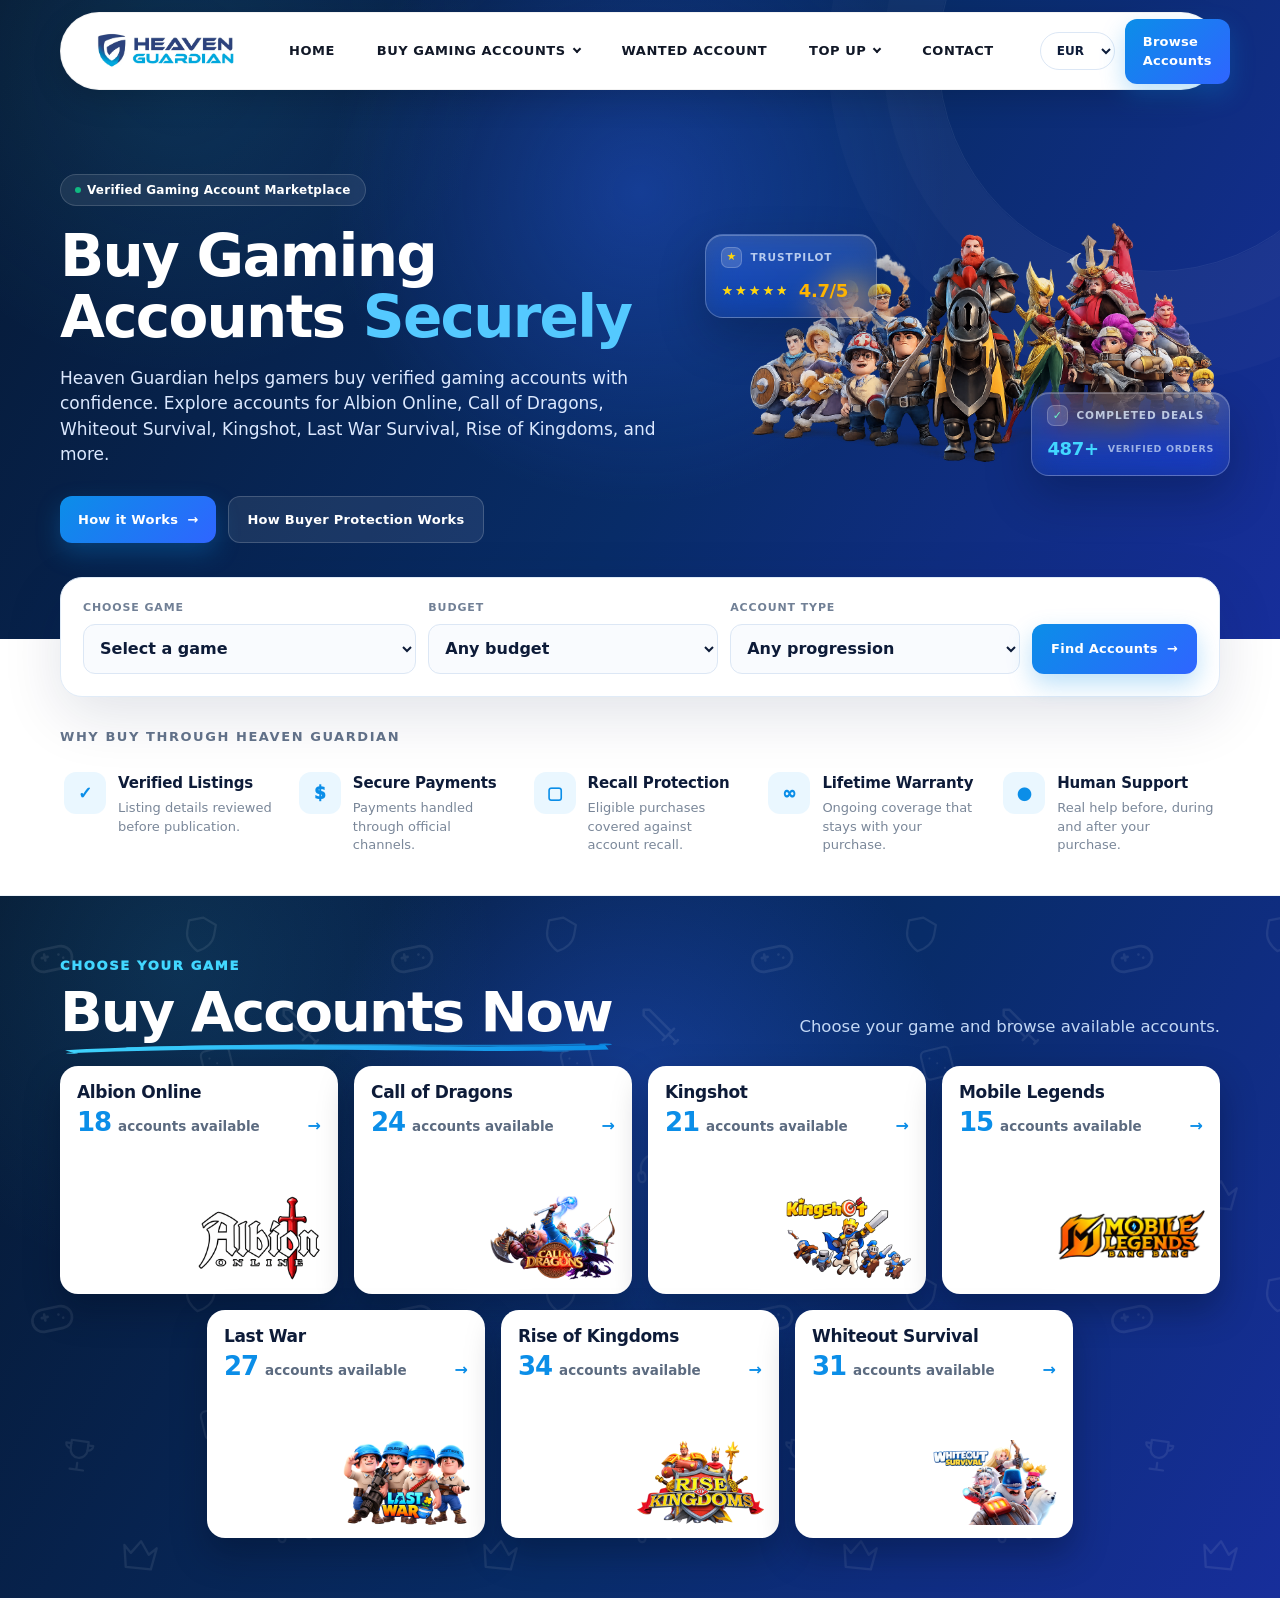
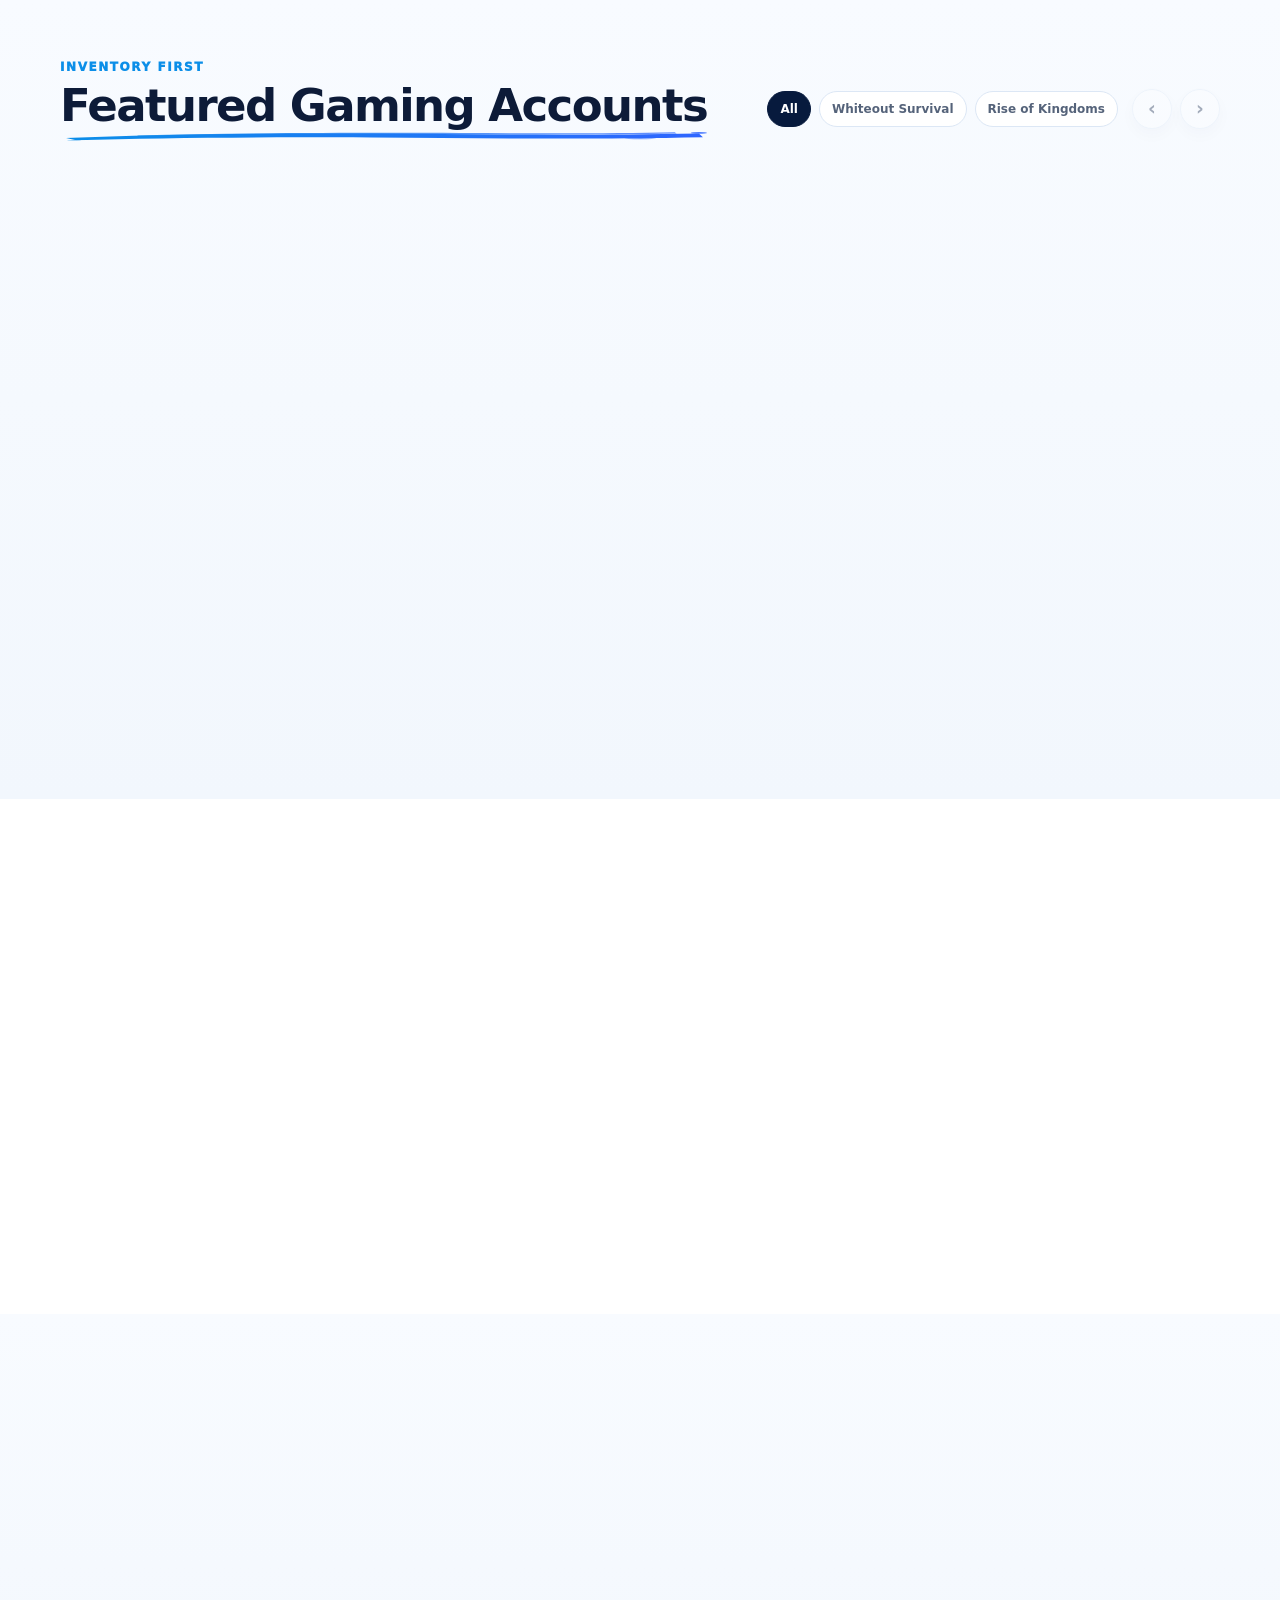
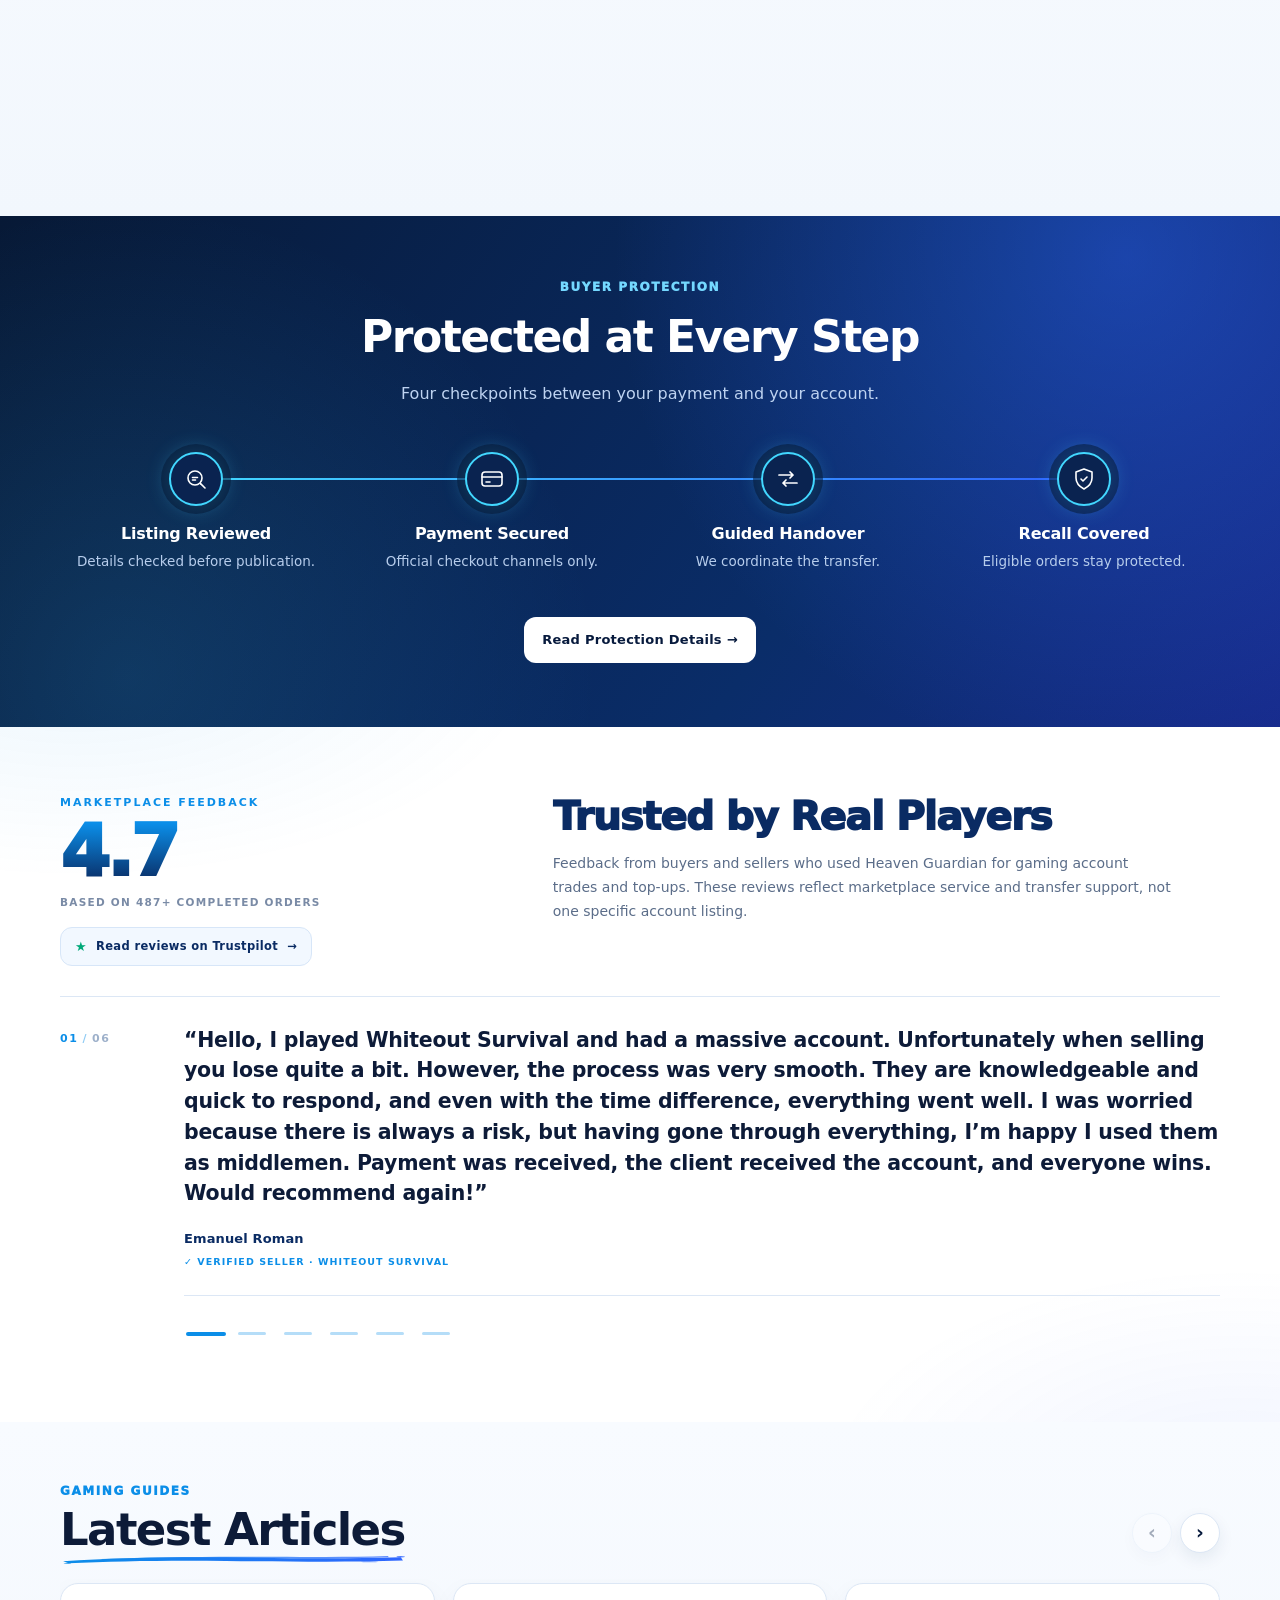
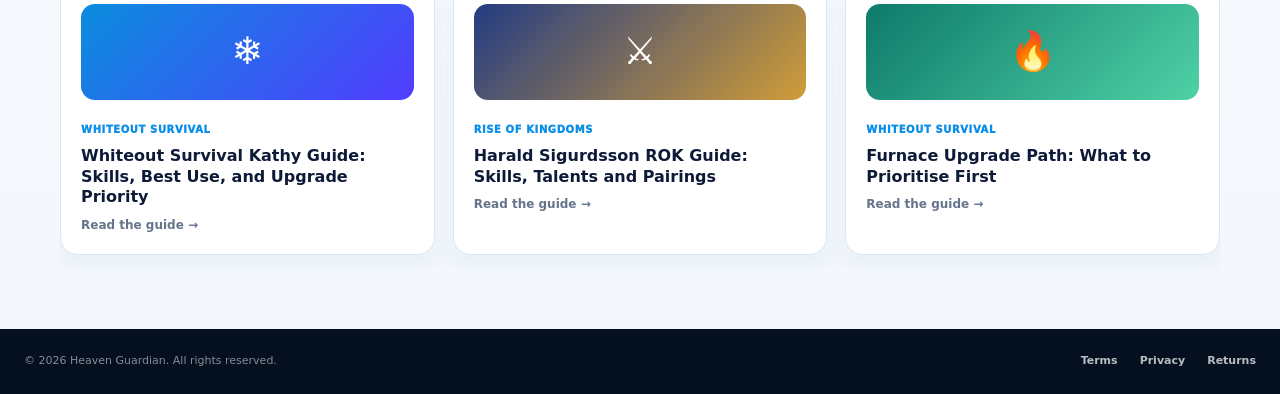
==== index.html @ df4ac7ed "Initial Heaven Guardian website" ====
<!doctype html>
<html lang="en">
  <head>
    <meta charset="utf-8" />
    <meta
      name="viewport"
      content="width=device-width,initial-scale=1,maximum-scale=1,minimum-scale=1,user-scalable=no,viewport-fit=cover"
    />
    <title>Buy Gaming Accounts Securely | Heaven Guardian</title>
    <meta
      name="description"
      content="Buy verified gaming accounts securely for Albion Online, Call of Dragons, Whiteout Survival, Kingshot, Last War, Rise of Kingdoms, and more."
    />
    <link rel="stylesheet" href="assets/css/pages/home.css" />
    <script src="assets/js/shared/site-init.js"></script>
    <script src="assets/js/pages/home.js" defer></script>
  
<link rel="stylesheet" href="assets/css/shared/site-header.css">
<link rel="stylesheet" href="assets/css/shared/site-footer.css">
</head>
  <body>
    <!-- Icon sprite: the stat rows repeat across every account card, so the
         shapes are defined once and referenced with <use>. -->
    <svg width="0" height="0" style="position: absolute" aria-hidden="true">
      <symbol id="ico-power" viewBox="0 0 24 24">
        <path
          fill="currentColor"
          d="M12 2.8l2.8 5.9 6.4.9-4.7 4.4 1.2 6.3L12 17.4l-5.7 2.9 1.2-6.3-4.7-4.4 6.4-.9z"
        />
      </symbol>
      <symbol id="ico-vip" viewBox="0 0 24 24">
        <path
          fill="currentColor"
          d="M2.4 7.6l4.5 3L12 4.4l5.1 6.2 4.5-3-1.9 10.4H4.3z"
        />
      </symbol>
      <symbol
        id="ico-troop"
        viewBox="0 0 24 24"
        fill="none"
        stroke="currentColor"
        stroke-width="1.9"
        stroke-linecap="round"
        stroke-linejoin="round"
      >
        <path
          d="M12 2.7l7.4 2.6v5.9c0 4.6-3 8.1-7.4 10.1-4.4-2-7.4-5.5-7.4-10.1V5.3z"
        />
        <path d="M9.2 11.9l2 2 3.6-3.8" />
      </symbol>
      <symbol
        id="ico-gem"
        viewBox="0 0 24 24"
        fill="none"
        stroke="currentColor"
        stroke-width="1.9"
        stroke-linecap="round"
        stroke-linejoin="round"
      >
        <path d="M6.6 3.4h10.8l3.4 6L12 20.6 1.2 9.4z" />
        <path d="M1.2 9.4h19.6" />
      </symbol>
    </svg>

    <header class="header" id="siteHeader">
  <div class="container nav" id="nav">
    <a class="logo" href="index.html" aria-label="Heaven Guardian homepage">
      <img src="assets/images/brand/heaven-guardian-logo.webp" alt="Heaven Guardian">
    </a>
    <nav class="navlinks" aria-label="Primary navigation">
      <a href="index.html">HOME</a>
      <div class="has-menu">
        <a class="nav-parent" href="index.html#games" aria-haspopup="true">BUY GAMING ACCOUNTS<span class="chev" aria-hidden="true"></span></a>
        <button type="button" class="mega-toggle" aria-expanded="false" aria-label="Show game account categories"><span class="chev" aria-hidden="true"></span></button>
        <div class="mega">
          <a href="pages/albion-online-accounts.html">BUY ALBION ONLINE</a>
          <a href="https://heaven-guardian.com/call-of-dragons-account-for-sale/">BUY CALL OF DRAGONS</a>
          <a href="https://heaven-guardian.com/kingshot-account-for-sale/">BUY KINGSHOT</a>
          <a href="https://heaven-guardian.com/last-war-account-for-sale/">BUY LAST WAR</a>
          <a href="https://heaven-guardian.com/rok-accounts-for-sale/">BUY RISE OF KINGDOMS</a>
          <a href="https://heaven-guardian.com/whiteout-survival-accounts/">BUY WHITEOUT SURVIVAL</a>
          <a href="https://heaven-guardian.com/buy-mobile-legends-account/">BUY MOBILE LEGENDS</a>
        </div>
      </div>
      <a href="pages/wanted-accounts.html">WANTED ACCOUNT</a>
      <div class="has-menu">
        <a class="nav-parent" href="https://heaven-guardian.com/top-up/" aria-haspopup="true">TOP UP<span class="chev" aria-hidden="true"></span></a>
        <button type="button" class="mega-toggle" aria-expanded="false" aria-label="Show top up categories"><span class="chev" aria-hidden="true"></span></button>
        <div class="mega mega-plain">
          <a href="https://heaven-guardian.com/kingshot-top-up/">Kingshot Top Up</a>
          <a href="https://heaven-guardian.com/last-war-top-up/">Last War Top Up</a>
          <a href="https://heaven-guardian.com/last-z-top-up/">Last Z Top Up</a>
          <a href="https://heaven-guardian.com/rise-of-kingdoms-top-up/">Rise of Kingdoms Top Up</a>
          <a href="https://heaven-guardian.com/whiteout-survival-top-up/">Whiteout Survival Top Up</a>
        </div>
      </div>
      <a href="https://heaven-guardian.com/contact/">CONTACT</a>
    </nav>
    <div class="nav-actions">
      <select class="currency" aria-label="Currency">
        <option>EUR</option>
        <option>USD</option>
      </select>
      <a class="btn btn-primary track" data-event="header_browse" href="index.html#featured">Browse Accounts</a>
    </div>
    <button class="menu-btn" id="menuBtn" aria-expanded="false" aria-controls="nav" aria-label="Open navigation menu">☰</button>
  </div>
</header>

    <main>
      <section class="hero" data-reveal-now style="--reveal-dur: 0.7s">
        <div class="container hero-grid">
          <div>
            <div class="eyebrow" data-reveal="up" style="--reveal-delay: 0.05s">
              <span class="dot"></span> Verified Gaming Account Marketplace
            </div>
            <h1 data-reveal="up" style="--reveal-delay: 0.14s">
              Buy Gaming<br />Accounts <span>Securely</span>
            </h1>
            <p data-reveal="up" style="--reveal-delay: 0.24s">
              Heaven Guardian helps gamers buy verified gaming accounts with
              confidence. Explore accounts for Albion Online, Call of Dragons,
              Whiteout Survival, Kingshot, Last War Survival, Rise of Kingdoms,
              and more.
            </p>
            <div class="hero-ctas" data-reveal="up" style="--reveal-delay: 0.34s">
              <a
                class="btn btn-primary track"
                data-event="hero_browse"
                href="https://heaven-guardian.com/how-it-works/"
                >How it Works<span>→</span></a
              >
              <a
                class="btn btn-secondary track"
                data-event="hero_protection"
                href="https://heaven-guardian.com/heaven-guardian-protection/"
                >How Buyer Protection Works</a
              >
            </div>
          </div>
          <div class="hero-visual">
            <img
              class="hero-image"
              src="assets/images/home/gaming-account-marketplace-heroes.png"
              alt="Fantasy Heroes Gathered"
              data-reveal="zoom"
              style="--reveal-delay: 0.18s; --reveal-dur: 1.1s"
            />
            <div class="hero-proof" aria-label="Trust signals">
              <div
                class="proof-chip proof-rating"
                data-reveal="up"
                style="--reveal-delay: 0.5s"
              >
                <div class="proof-head">
                  <i class="proof-ico" aria-hidden="true">★</i> Trustpilot
                </div>
                <div class="proof-body">
                  <span
                    class="rating-stars"
                    role="img"
                    aria-label="Rated 4.7 out of 5"
                  >
                    <span class="rating-base" aria-hidden="true">★★★★★</span>
                    <span
                      class="rating-fill"
                      data-fill-to="94"
                      aria-hidden="true"
                      >★★★★★</span
                    >
                  </span>
                  <b class="count-gold"
                    ><span data-count-to="4.7" data-decimals="1">0.0</span>/5</b
                  >
                </div>
              </div>
              <div
                class="proof-chip proof-deals"
                data-reveal="up"
                style="--reveal-delay: 0.62s"
              >
                <div class="proof-head">
                  <i class="proof-ico" aria-hidden="true">✓</i> Completed deals
                </div>
                <div class="proof-body">
                  <b class="count-cyan"><span data-count-to="487">0</span>+</b>
                  <small>verified orders</small>
                </div>
              </div>
            </div>
          </div>
        </div>
      </section>

      <div class="finder-wrap">
        <div class="container">
          <form class="finder" id="finder" data-reveal="up">
            <div class="field">
              <label for="gameSelect">Choose game</label>
              <select id="gameSelect" required>
                <option value="">Select a game</option>
                <option value="wos">Whiteout Survival</option>
                <option value="rok">Rise of Kingdoms</option>
                <option value="kingshot">Kingshot</option>
                <option value="lastwar">Last War</option>
                <option value="albion">Albion Online</option>
                <option value="cod">Call of Dragons</option>
                <option value="mlbb">Mobile Legends</option>
              </select>
            </div>
            <div class="field">
              <label for="budgetSelect">Budget</label>
              <select id="budgetSelect">
                <option value="any">Any budget</option>
                <option>Under €500</option>
                <option>€500 - €1,000</option>
                <option>€1,000 - €2,500</option>
                <option>€2,500+</option>
              </select>
            </div>
            <div class="field">
              <label for="tierSelect">Account type</label>
              <select id="tierSelect">
                <option value="any">Any progression</option>
                <option>Mid-game</option>
                <option>Late-game</option>
                <option>Whale / high-end</option>
              </select>
            </div>
            <button class="btn btn-primary" type="submit">
              Find Accounts <span>→</span>
            </button>
            <div class="finder-note" id="finderNote" aria-live="polite"></div>
          </form>
        </div>
      </div>

      <section class="trust-strip" aria-labelledby="trustKicker">
        <div class="container">
          <h2 class="trust-kicker" id="trustKicker" data-reveal="up">
            Why buy through Heaven Guardian
          </h2>
          <div
            class="trust-grid"
            data-reveal-group="up"
            data-reveal-step="0.07"
          >
            <div class="trust-item">
              <div class="trust-icon" aria-hidden="true">✓</div>
              <div>
                <strong>Verified Listings</strong
                ><span>Listing details reviewed before publication.</span>
              </div>
            </div>
            <div class="trust-item">
              <div class="trust-icon" aria-hidden="true">$</div>
              <div>
                <strong>Secure Payments</strong
                ><span>Payments handled through official channels.</span>
              </div>
            </div>
            <div class="trust-item">
              <div class="trust-icon" aria-hidden="true">▢</div>
              <div>
                <strong>Recall Protection</strong
                ><span>Eligible purchases covered against account recall.</span>
              </div>
            </div>
            <div class="trust-item">
              <div class="trust-icon" aria-hidden="true">∞</div>
              <div>
                <strong>Lifetime Warranty</strong
                ><span>Ongoing coverage that stays with your purchase.</span>
              </div>
            </div>
            <div class="trust-item">
              <div class="trust-icon" aria-hidden="true">●</div>
              <div>
                <strong>Human Support</strong
                ><span>Real help before, during and after your purchase.</span>
              </div>
            </div>
          </div>
        </div>
      </section>

      <section class="section" id="games">
        <div class="container">
          <div class="section-head" data-reveal="up">
            <div>
              <div class="kicker">Choose your game</div>
              <h2 class="brush">Buy Accounts Now</h2>
            </div>
            <div class="section-intro">
              Choose your game and browse available accounts.
            </div>
          </div>
          <!-- PROTOTYPE INVENTORY COUNTS: replace each count with the live number of listings for that game. -->
          <div class="games" data-reveal-group="up" data-reveal-step="0.07">
            <a
              class="game-card track"
              data-event="game_albion"
              href="pages/albion-online-accounts.html"
            >
              <div class="game-art">
                <img
                  src="assets/images/games/artwork/albion-online-characters.png"
                  alt="Albion Online"
                  loading="lazy"
                />
              </div>
              <div class="game-info">
                <div class="game-name">Albion Online</div>
                <div class="game-meta">
                  <span class="game-count"><span data-count-to="18">0</span></span>
                  <span>accounts available</span>
                  <span class="game-go" aria-hidden="true">→</span>
                </div>
              </div>
            </a>
            <a
              class="game-card track"
              data-event="game_cod"
              href="https://heaven-guardian.com/call-of-dragons-account-for-sale/"
            >
              <div class="game-art">
                <img
                  src="assets/images/games/artwork/call-of-dragons-characters.png"
                  alt="Call of Dragons"
                  loading="lazy"
                />
              </div>
              <div class="game-info">
                <div class="game-name">Call of Dragons</div>
                <div class="game-meta">
                  <span class="game-count"><span data-count-to="24">0</span></span>
                  <span>accounts available</span>
                  <span class="game-go" aria-hidden="true">→</span>
                </div>
              </div>
            </a>
            <a
              class="game-card track"
              data-event="game_kingshot"
              href="https://heaven-guardian.com/kingshot-account-for-sale/"
            >
              <div class="game-art">
                <img
                  src="assets/images/games/artwork/kingshot-characters.png"
                  alt="Kingshot"
                  loading="lazy"
                />
              </div>
              <div class="game-info">
                <div class="game-name">Kingshot</div>
                <div class="game-meta">
                  <span class="game-count"><span data-count-to="21">0</span></span>
                  <span>accounts available</span>
                  <span class="game-go" aria-hidden="true">→</span>
                </div>
              </div>
            </a>
            <a
              class="game-card track"
              data-event="game_mlbb"
              href="https://heaven-guardian.com/buy-mobile-legends-account/"
              style="--art-scale: 1.2; --art-y: 26%"
            >
              <div class="game-art">
                <img
                  src="assets/images/games/artwork/mobile-legends-characters.png"
                  alt="Mobile Legends"
                  loading="lazy"
                />
              </div>
              <div class="game-info">
                <div class="game-name">Mobile Legends</div>
                <div class="game-meta">
                  <span class="game-count"><span data-count-to="15">0</span></span>
                  <span>accounts available</span>
                  <span class="game-go" aria-hidden="true">→</span>
                </div>
              </div>
            </a>
            <a
              class="game-card track"
              data-event="game_lastwar"
              href="https://heaven-guardian.com/last-war-account-for-sale/"
            >
              <div class="game-art">
                <img
                  src="assets/images/games/artwork/last-war-survival-characters.png"
                  alt="Last War"
                  loading="lazy"
                />
              </div>
              <div class="game-info">
                <div class="game-name">Last War</div>
                <div class="game-meta">
                  <span class="game-count"><span data-count-to="27">0</span></span>
                  <span>accounts available</span>
                  <span class="game-go" aria-hidden="true">→</span>
                </div>
              </div>
            </a>
            <a
              class="game-card track"
              data-event="game_rok"
              href="https://heaven-guardian.com/rok-accounts-for-sale/"
            >
              <div class="game-art">
                <img
                  src="assets/images/games/artwork/rise-of-kingdoms-characters.png"
                  alt="Rise of Kingdoms"
                  loading="lazy"
                />
              </div>
              <div class="game-info">
                <div class="game-name">Rise of Kingdoms</div>
                <div class="game-meta">
                  <span class="game-count"><span data-count-to="34">0</span></span>
                  <span>accounts available</span>
                  <span class="game-go" aria-hidden="true">→</span>
                </div>
              </div>
            </a>
            <a
              class="game-card track"
              data-event="game_wos"
              href="https://heaven-guardian.com/whiteout-survival-accounts/"
            >
              <div class="game-art">
                <img
                  src="assets/images/games/artwork/whiteout-survival-characters.png"
                  alt="Whiteout Survival"
                  loading="lazy"
                />
              </div>
              <div class="game-info">
                <div class="game-name">Whiteout Survival</div>
                <div class="game-meta">
                  <span class="game-count"><span data-count-to="32">0</span></span>
                  <span>accounts available</span>
                  <span class="game-go" aria-hidden="true">→</span>
                </div>
              </div>
            </a>
          </div>
        </div>
      </section>

      <section class="section section-soft" id="featured">
        <div class="container">
          <div class="section-head" data-reveal="up">
            <div>
              <div class="kicker">Inventory first</div>
              <h2 class="brush">Featured Gaming Accounts</h2>
            </div>
            <div class="head-actions">
              <div class="product-toolbar" aria-label="Filter featured products">
                <button type="button" class="pill active" data-filter="all">
                  All
                </button>
                <button type="button" class="pill" data-filter="wos">
                  Whiteout Survival
                </button>
                <button type="button" class="pill" data-filter="rok">
                  Rise of Kingdoms
                </button>
              </div>
              <div class="slider-nav">
                <button
                  type="button"
                  class="slider-btn"
                  data-slide="prev"
                  data-target="productGrid"
                  aria-label="Previous accounts"
                  aria-controls="productGrid"
                >
                  ‹
                </button>
                <button
                  type="button"
                  class="slider-btn"
                  data-slide="next"
                  data-target="productGrid"
                  aria-label="Next accounts"
                  aria-controls="productGrid"
                >
                  ›
                </button>
              </div>
            </div>
          </div>
          <div
            class="products"
            id="productGrid"
            data-reveal-group="up"
            data-reveal-step="0.1"
          >
            <article class="product-card" data-game="wos">
              <div class="product-media">
                <div class="badges">
                  <span class="badge-group">
                    <span class="badge-soft badge-region">S19xx</span>
                    <span class="badge-soft badge-hot">HOT OFFER</span>
                  </span>
                  <span class="badge-soft badge-verified">&#10003; Verified</span>
                </div>
                <div class="avatar">
                  <img
                    src="assets/images/games/logos/whiteout-survival-logo.jpeg"
                    alt="Whiteout Survival"
                    loading="lazy"
                  />
                </div>
                <div class="media-meta">
                  <b>700M+ Power</b><span>Whiteout Survival &middot; Furnace 10</span>
                </div>
              </div>
              <div class="product-body">
                <h3 class="product-title">
                  S19xx &middot; 700M+ Power &middot; VIP 12
                </h3>
                <div class="stats">
                  <div class="stat">
                    <b
                      ><i class="stat-ico"><svg><use href="#ico-power" /></svg></i
                      >700M+</b
                    ><span>Power</span>
                  </div>
                  <div class="stat">
                    <b
                      ><i class="stat-ico"><svg><use href="#ico-vip" /></svg></i
                      >VIP 12</b
                    ><span>VIP Level</span>
                  </div>
                  <div class="stat">
                    <b
                      ><i class="stat-ico"><svg><use href="#ico-troop" /></svg></i
                      >T11</b
                    ><span>Troop Tier</span>
                  </div>
                  <div class="stat">
                    <b
                      ><i class="stat-ico"><svg><use href="#ico-gem" /></svg></i
                      >739K</b
                    ><span>Gems</span>
                  </div>
                </div>
                <div class="tags">
                  <span class="tag">Furnace 10</span
                  ><span class="tag">20 SSR Max</span>
                </div>
                <!-- PROTOTYPE SELLER DATA: replace seller ID, score, sales count and live status with real backend fields. -->
                <div class="seller-proof">
                  <div class="seller-avatar">W19</div>
                  <div class="seller-details">
                    <strong>Seller HG-WOS-019</strong>
                    <div class="seller-sub">
                      <span class="seller-rating">&#9733; 4.9</span
                      ><span>28 completed sales</span>
                    </div>
                  </div>
                  <div class="seller-status">
                    <span class="online-dot"></span>Online now
                  </div>
                </div>
                <div class="interest-line" data-demo-interest="7">
                  &#128293; <span>7 buyers viewed this account recently</span>
                </div>
                <div class="card-footer">
                  <div class="price">
                    <small>Account price</small><strong>&euro;8,470</strong>
                  </div>
                  <a
                    class="view-btn track"
                    data-event="product_wos"
                    href="https://heaven-guardian.com/product/wos-s19xx-700m-vip-12-furnace-10-t11-all-20-ssr-max-739k-gems-8-transfer-passes/"
                    >View Account &rarr;</a
                  >
                </div>
                <div class="warranty">
                  <i>&#10003;</i> Eligible recall protection &middot; Terms apply
                </div>
              </div>
            </article>
            <article class="product-card" data-game="rok">
              <div class="product-media">
                <div class="badges">
                  <span class="badge-group">
                    <span class="badge-soft badge-region">75M</span>
                    <span class="badge-soft badge-hot">POPULAR</span>
                  </span>
                  <span class="badge-soft badge-verified">&#10003; Verified</span>
                </div>
                <div class="avatar">
                  <img
                    src="assets/images/games/logos/rise-of-kingdoms-logo.jpeg"
                    alt="Rise of Kingdoms"
                    loading="lazy"
                  />
                </div>
                <div class="media-meta">
                  <b>75M Power</b><span>Rise of Kingdoms &middot; SVIP</span>
                </div>
              </div>
              <div class="product-body">
                <h3 class="product-title">
                  ROK 75M &middot; SVIP &middot; 42 Legendary Max
                </h3>
                <div class="stats">
                  <div class="stat">
                    <b
                      ><i class="stat-ico"><svg><use href="#ico-power" /></svg></i
                      >75M</b
                    ><span>Power</span>
                  </div>
                  <div class="stat">
                    <b
                      ><i class="stat-ico"><svg><use href="#ico-vip" /></svg></i
                      >SVIP</b
                    ><span>VIP Level</span>
                  </div>
                  <div class="stat">
                    <b
                      ><i class="stat-ico"><svg><use href="#ico-troop" /></svg></i
                      >42</b
                    ><span>Legendary Max</span>
                  </div>
                  <div class="stat">
                    <b
                      ><i class="stat-ico"><svg><use href="#ico-gem" /></svg></i
                      >46</b
                    ><span>Legendary Gears</span>
                  </div>
                </div>
                <div class="tags">
                  <span class="tag">60 Passports</span
                  ><span class="tag">1281 Gold Heads</span>
                </div>
                <!-- PROTOTYPE SELLER DATA: replace seller ID, score, sales count and live status with real backend fields. -->
                <div class="seller-proof">
                  <div class="seller-avatar">R75</div>
                  <div class="seller-details">
                    <strong>Seller HG-ROK-075</strong>
                    <div class="seller-sub">
                      <span class="seller-rating">&#9733; 4.8</span
                      ><span>17 completed sales</span>
                    </div>
                  </div>
                  <div class="seller-status">
                    <span class="online-dot"></span>Online now
                  </div>
                </div>
                <div class="interest-line" data-demo-interest="4">
                  &#128293; <span>4 buyers viewed this account recently</span>
                </div>
                <div class="card-footer">
                  <div class="price">
                    <small>Account price</small><strong>&euro;1,820</strong>
                  </div>
                  <a
                    class="view-btn track"
                    data-event="product_rok75"
                    href="https://heaven-guardian.com/product/rok-75m-svip-42-legendary-max-46-legendary-gears-60-passports-1281-gold-head/"
                    >View Account &rarr;</a
                  >
                </div>
                <div class="warranty">
                  <i>&#10003;</i> Eligible recall protection &middot; Terms apply
                </div>
              </div>
            </article>
            <article class="product-card" data-game="rok">
              <div class="product-media">
                <div class="badges">
                  <span class="badge-group">
                    <span class="badge-soft badge-region">118M</span>
                  </span>
                  <span class="badge-soft badge-verified">&#10003; Verified</span>
                </div>
                <div class="avatar">
                  <img
                    src="assets/images/games/logos/rise-of-kingdoms-logo.jpeg"
                    alt="Rise of Kingdoms"
                    loading="lazy"
                  />
                </div>
                <div class="media-meta">
                  <b>118M Power</b><span>Rise of Kingdoms &middot; VIP 19</span>
                </div>
              </div>
              <div class="product-body">
                <h3 class="product-title">
                  ROK 118M &middot; VIP 19 &middot; 39 Legendary Max
                </h3>
                <div class="stats">
                  <div class="stat">
                    <b
                      ><i class="stat-ico"><svg><use href="#ico-power" /></svg></i
                      >118M</b
                    ><span>Power</span>
                  </div>
                  <div class="stat">
                    <b
                      ><i class="stat-ico"><svg><use href="#ico-vip" /></svg></i
                      >VIP 19</b
                    ><span>VIP Level</span>
                  </div>
                  <div class="stat">
                    <b
                      ><i class="stat-ico"><svg><use href="#ico-troop" /></svg></i
                      >39</b
                    ><span>Legendary Max</span>
                  </div>
                  <div class="stat">
                    <b
                      ><i class="stat-ico"><svg><use href="#ico-gem" /></svg></i
                      >50</b
                    ><span>Legendary Gears</span>
                  </div>
                </div>
                <div class="tags">
                  <span class="tag">27 Passports</span
                  ><span class="tag">390 Gold Heads</span>
                </div>
                <!-- PROTOTYPE SELLER DATA: replace seller ID, score, sales count and live status with real backend fields. -->
                <div class="seller-proof">
                  <div class="seller-avatar">R18</div>
                  <div class="seller-details">
                    <strong>Seller HG-ROK-118</strong>
                    <div class="seller-sub">
                      <span class="seller-rating">&#9733; 5.0</span
                      ><span>31 completed sales</span>
                    </div>
                  </div>
                  <div class="seller-status">
                    <span class="online-dot"></span>Online now
                  </div>
                </div>
                <div class="interest-line" data-demo-interest="9">
                  &#128293; <span>9 buyers viewed this account recently</span>
                </div>
                <div class="card-footer">
                  <div class="price">
                    <small>Account price</small><strong>&euro;2,380</strong>
                  </div>
                  <a
                    class="view-btn track"
                    data-event="product_rok118"
                    href="https://heaven-guardian.com/product/rok-118m-vip-19-39-legendary-max-50-legendary-gears-27-passports-390-gold-heads/"
                    >View Account &rarr;</a
                  >
                </div>
                <div class="warranty">
                  <i>&#10003;</i> Eligible recall protection &middot; Terms apply
                </div>
              </div>
            </article>
          </div>
          <div class="view-all" data-reveal="up">
            <a
              class="btn btn-outline track"
              data-event="view_all_accounts"
              href="#games"
              >Browse Accounts by Game <span>→</span></a
            >
          </div>
        </div>
      </section>

      <section class="section" id="how">
        <div class="container">
          <div class="section-head" data-reveal="up">
            <div>
              <div class="kicker">Simple buying flow</div>
              <h2 class="brush">Buying an Account Is Simple</h2>
            </div>
            <div class="section-intro">
              Three simple steps from choosing an account to safely receiving
              it.
            </div>
          </div>
          <div class="steps" data-reveal-group="up" data-reveal-step="0.16">
            <div class="step">
              <div class="step-num">1</div>
              <h3>Choose Your Account</h3>
              <p>Compare game, server, progression and details.</p>
            </div>
            <div class="step">
              <div class="step-num">2</div>
              <h3>Complete Secure Payment</h3>
              <p>Checkout securely with support available.</p>
            </div>
            <div class="step">
              <div class="step-num">3</div>
              <h3>Receive & Secure It</h3>
              <p>We coordinate handover and securing the account.</p>
            </div>
          </div>
          <div class="view-all steps-cta" data-reveal="up">
            <a
              class="btn btn-primary track"
              data-event="how_browse_accounts"
              href="#games"
              >Browse Game Accounts <span>→</span></a
            >
            <a
              class="btn btn-outline track"
              data-event="how_it_works"
              href="https://heaven-guardian.com/how-it-works/"
              >See the Full Buying Process</a
            >
          </div>
        </div>
      </section>

      <section class="section section-soft">
        <div class="container about-grid">
          <div class="about-image">
            <img
              src="assets/images/home/gaming-account-marketplace-heroes.png"
              alt="Heroes from the games Heaven Guardian supports"
              loading="lazy"
              data-reveal="fade"
            />
            <div class="about-stats">
              <div
                class="about-stat"
                data-reveal="left"
                style="--reveal-delay: 0.3s"
              >
                <b data-count-to="5">0</b>
                <span>Years of marketplace experience</span>
              </div>
              <div
                class="about-stat"
                data-reveal="right"
                style="--reveal-delay: 0.3s"
              >
                <b data-count-to="487">0</b>
                <span>Completed marketplace deals</span>
              </div>
            </div>
          </div>
          <div class="about-copy" data-reveal="right">
            <div class="kicker">About Heaven Guardian</div>
            <h2>
              Marketplace support for players who want to start further ahead
            </h2>
            <p>
              Building a strong gaming account can take months. Heaven Guardian
              helps buyers compare developed accounts with clear details, guided
              marketplace support, and a more structured transfer process.
            </p>
            <p>
              Every listing is reviewed before publication, payments stay on
              official channels, and our team guides the handover until the
              account is fully yours.
            </p>
            <div style="margin-top: 20px">
              <a
                class="btn btn-outline track"
                data-event="about"
                href="https://heaven-guardian.com/about-us/"
                >Learn About Heaven Guardian →</a
              >
            </div>
          </div>
        </div>
      </section>

      <section class="protection-section">
        <div class="container">
          <div class="protection-head" data-reveal="up">
            <div class="kicker" style="color: #74d8ff">Buyer protection</div>
            <h2>Protected at Every Step</h2>
            <p>Four checkpoints between your payment and your account.</p>
          </div>
          <ol class="timeline" id="protectionTimeline">
            <li class="tl-item" style="--i: 0; --step-icon: var(--icon-compare)">
              <div class="tl-dot"><i aria-hidden="true"></i></div>
              <strong>Listing Reviewed</strong>
              <span>Details checked before publication.</span>
            </li>
            <li class="tl-item" style="--i: 1; --step-icon: var(--icon-pay)">
              <div class="tl-dot"><i aria-hidden="true"></i></div>
              <strong>Payment Secured</strong>
              <span>Official checkout channels only.</span>
            </li>
            <li
              class="tl-item"
              style="--i: 2; --step-icon: var(--icon-handover)"
            >
              <div class="tl-dot"><i aria-hidden="true"></i></div>
              <strong>Guided Handover</strong>
              <span>We coordinate the transfer.</span>
            </li>
            <li class="tl-item" style="--i: 3; --step-icon: var(--icon-shield)">
              <div class="tl-dot"><i aria-hidden="true"></i></div>
              <strong>Recall Covered</strong>
              <span>Eligible orders stay protected.</span>
            </li>
          </ol>
          <div class="protection-cta" data-reveal="up">
            <a
              class="btn btn-light track"
              data-event="protection_section"
              href="https://heaven-guardian.com/heaven-guardian-protection/"
              >Read Protection Details →</a
            >
          </div>
        </div>
      </section>

      <section class="reviews-cinema rc-light" id="reviews">
        <div class="container">
          <div class="rc-top">
            <div class="rc-score" data-reveal="left">
              <div class="rc-eyebrow">Marketplace feedback</div>
              <strong>4.7</strong>
              <span>Based on 487+ completed orders</span>
              <a class="rc-tp" href="https://www.trustpilot.com/review/heaven-guardian.com" target="_blank" rel="noopener">
                <b>★</b> Read reviews on Trustpilot <i>→</i>
              </a>
            </div>
            <div class="rc-head" data-reveal="right">
              <h2>Trusted by Real Players</h2>
              <p>
                Feedback from buyers and sellers who used Heaven Guardian for gaming account trades and top-ups.
                These reviews reflect marketplace service and transfer support, not one specific account listing.
              </p>
            </div>
          </div>

          <div class="rc-shell" data-reveal="up">
            <div class="rc-index"><b data-rc-current>01</b><i>/</i><span data-rc-total>06</span></div>
            <div class="rc-stage">
              <blockquote class="rc-quote is-active">
                <p>“Hello, I played Whiteout Survival and had a massive account. Unfortunately when selling you lose quite a bit. However, the process was very smooth. They are knowledgeable and quick to respond, and even with the time difference, everything went well. I was worried because there is always a risk, but having gone through everything, I’m happy I used them as middlemen. Payment was received, the client received the account, and everyone wins. Would recommend again!”</p>
                <footer><strong>Emanuel Roman</strong><span>✓ Verified Seller · Whiteout Survival</span></footer>
              </blockquote>

              <blockquote class="rc-quote">
                <p>“I’ve been going back and forth with Kingshot customer support for months trying to unbind my account and the headache was real, especially since some of the purchases were made through third party services. A friend recommended Heaven Guardian and I’m glad I reached out. The whole process was handled smoothly from start to finish and even a complicated case like mine was resolved with patience and clear communication. Genuinely one of the better middleman services out there.”</p>
                <footer><strong>Desto Fresco</strong><span>✓ Verified Seller · Kingshot</span></footer>
              </blockquote>

              <blockquote class="rc-quote">
                <p>“Heaven Guardian was able to quickly find a buyer for my account and helped me through the account transfer process. Everything was smooth, safe, and well organized. Would definitely recommend. Thank you so much.”</p>
                <footer><strong>Solari Solvane</strong><span>✓ Verified Seller · Marketplace</span></footer>
              </blockquote>

              <blockquote class="rc-quote">
                <p>“5-star experience! My account unbinding request was handled very fast. The staff guided me step by step and made everything easy. Thank you for the great service!”</p>
                <footer><strong>Quill Ateara</strong><span>✓ Verified Seller · Kingshot</span></footer>
              </blockquote>

              <blockquote class="rc-quote">
                <p>“The whole team is extremely professional, patient, and helpful. They’ve tried their best to protect both buyer and seller throughout the process.”</p>
                <footer><strong>Joe</strong><span>✓ Verified Buyer · Marketplace</span></footer>
              </blockquote>

              <blockquote class="rc-quote">
                <p>“Very serious and helpful. They guided me step by step and provided help anytime needed. Top service.”</p>
                <footer><strong>Narcis Leț</strong><span>✓ Verified Buyer · Marketplace</span></footer>
              </blockquote>
            </div>
          </div>

          <div class="rc-nav" data-reveal="up">
            <div class="rc-dots" role="tablist" aria-label="Choose a review">
              <button class="rc-dot is-active" type="button" role="tab" aria-selected="true" aria-label="Review 1"><i></i></button>
              <button class="rc-dot" type="button" role="tab" aria-selected="false" aria-label="Review 2"><i></i></button>
              <button class="rc-dot" type="button" role="tab" aria-selected="false" aria-label="Review 3"><i></i></button>
              <button class="rc-dot" type="button" role="tab" aria-selected="false" aria-label="Review 4"><i></i></button>
              <button class="rc-dot" type="button" role="tab" aria-selected="false" aria-label="Review 5"><i></i></button>
              <button class="rc-dot" type="button" role="tab" aria-selected="false" aria-label="Review 6"><i></i></button>
            </div>
          </div>
        </div>
      </section>

      <section class="section section-soft">
        <div class="container">
          <div class="section-head" data-reveal="up">
            <div>
              <div class="kicker">Gaming guides</div>
              <h2 class="brush">Latest Articles</h2>
            </div>
            <div class="head-actions">
              <div class="slider-nav">
                <button
                  type="button"
                  class="slider-btn"
                  data-slide="prev"
                  data-target="guideSlider"
                  aria-label="Previous articles"
                  aria-controls="guideSlider"
                >
                  ‹
                </button>
                <button
                  type="button"
                  class="slider-btn"
                  data-slide="next"
                  data-target="guideSlider"
                  aria-label="Next articles"
                  aria-controls="guideSlider"
                >
                  ›
                </button>
              </div>
            </div>
          </div>
          <div
            class="guides"
            id="guideSlider"
            data-reveal-group="up"
            data-reveal-step="0.1"
          >
            <a
              class="guide track"
              data-event="article_kathy"
              href="https://heaven-guardian.com/whiteout-survival-kathy-guide/"
              ><div class="guide-art">❄</div>
              <div>
                <small>Whiteout Survival</small>
                <h3>
                  Whiteout Survival Kathy Guide: Skills, Best Use, and Upgrade
                  Priority
                </h3>
                <p>Read the guide →</p>
              </div></a
            >
            <a
              class="guide track"
              data-event="article_harald"
              href="https://heaven-guardian.com/rise-of-kingdoms-harald-guide/"
              ><div class="guide-art">⚔</div>
              <div>
                <small>Rise of Kingdoms</small>
                <h3>
                  Harald Sigurdsson ROK Guide: Skills, Talents and Pairings
                </h3>
                <p>Read the guide →</p>
              </div></a
            >
            <!-- PROTOTYPE ARTICLES: swap these with real blog posts and links. -->
            <a
              class="guide track"
              data-event="article_furnace"
              href="https://heaven-guardian.com/blog/"
              ><div class="guide-art">🔥</div>
              <div>
                <small>Whiteout Survival</small>
                <h3>Furnace Upgrade Path: What to Prioritise First</h3>
                <p>Read the guide →</p>
              </div></a
            >
            <a
              class="guide track"
              data-event="article_lastwar"
              href="https://heaven-guardian.com/blog/"
              ><div class="guide-art">🎯</div>
              <div>
                <small>Last War Survival</small>
                <h3>Last War Hero Tier List and Squad Building Basics</h3>
                <p>Read the guide →</p>
              </div></a
            >
            <a
              class="guide track"
              data-event="article_kingshot"
              href="https://heaven-guardian.com/blog/"
              ><div class="guide-art">👑</div>
              <div>
                <small>Kingshot</small>
                <h3>Kingshot Early Game: Fastest Route to a Strong City</h3>
                <p>Read the guide →</p>
              </div></a
            >
            <a
              class="guide track"
              data-event="article_buying_safely"
              href="https://heaven-guardian.com/how-it-works/"
              ><div class="guide-art">🛡</div>
              <div>
                <small>Buyer guide</small>
                <h3>How to Check a Gaming Account Before You Buy It</h3>
                <p>Read the guide →</p>
              </div></a
            >
          </div>
        </div>
      </section>
    </main>

    <aside
      class="activity-toast"
      id="activityToast"
      aria-live="polite"
      aria-atomic="true"
      aria-label="Marketplace activity"
    >
      <div class="activity-icon">HG</div>
      <div>
        <div class="activity-title" id="activityTitle">
          Marketplace activity
        </div>
        <div class="activity-meta" id="activityMeta">
          Recent verified marketplace event
        </div>
      </div>
      <button
        class="activity-close"
        id="activityClose"
        type="button"
        aria-label="Close activity notification"
      >
        &times;
      </button>
    </aside>

    <div class="mobile-sticky" aria-label="Mobile quick actions">
      <a
        class="btn btn-primary track"
        data-event="mobile_browse"
        href="#featured"
        >Browse Accounts</a
      >
      <a
        class="btn btn-light track"
        data-event="mobile_support"
        href="https://heaven-guardian.com/contact/"
        >Support</a
      >
    </div>

    <footer class="site-footer">
  <div class="container">
    <div class="site-footer-bottom">
      <span>&copy; 2026 Heaven Guardian. All rights reserved.</span>
      <div class="site-footer-legal">
        <a href="pages/legal/terms-and-conditions.html">Terms</a>
        <a href="pages/legal/privacy-policy.html">Privacy</a>
        <a href="pages/legal/return-policy.html">Returns</a>
      </div>
    </div>
  </div>
</footer>
  </body>
</html>
---- assets/css/pages/home.css ----
:root {
  --navy: #071a3d;
  --navy-2: #0a2b63;
  --blue: #0b8ee8;
  --blue-2: #2f65ff;
  --cyan: #42d7ff;
  --ink: #0d1b38;
  --muted: #64748b;
  --line: #dce7f5;
  --surface: #ffffff;
  --surface-2: #f4f8fd;
  --mint: #dffbf4;
  --green: #00a979;
  --gold: #ffb400;
  --shadow: 0 18px 60px rgba(5, 28, 68, 0.12);
  --radius: 22px;
  --icon-compare: url("data:image/svg+xml,%3Csvg xmlns='http://www.w3.org/2000/svg' viewBox='0 0 24 24' fill='none' stroke='white' stroke-width='1.6' stroke-linecap='round' stroke-linejoin='round'%3E%3Ccircle cx='11' cy='11' r='7'/%3E%3Cpath d='M16.6 16.6L21 21'/%3E%3Cpath d='M8.5 10.5h5M8.5 13h3'/%3E%3C/svg%3E");
  --icon-pay: url("data:image/svg+xml,%3Csvg xmlns='http://www.w3.org/2000/svg' viewBox='0 0 24 24' fill='none' stroke='white' stroke-width='1.6' stroke-linecap='round' stroke-linejoin='round'%3E%3Crect x='2' y='5' width='20' height='14' rx='3'/%3E%3Cpath d='M2 10h20M6 15h4'/%3E%3C/svg%3E");
  --icon-handover: url("data:image/svg+xml,%3Csvg xmlns='http://www.w3.org/2000/svg' viewBox='0 0 24 24' fill='none' stroke='white' stroke-width='1.7' stroke-linecap='round' stroke-linejoin='round'%3E%3Cpath d='M3 8h14M14 5l3 3-3 3'/%3E%3Cpath d='M21 16H7M10 13l-3 3 3 3'/%3E%3C/svg%3E");
  --icon-shield: url("data:image/svg+xml,%3Csvg xmlns='http://www.w3.org/2000/svg' viewBox='0 0 24 24' fill='none' stroke='white' stroke-width='1.6' stroke-linecap='round' stroke-linejoin='round'%3E%3Cpath d='M12 2l8 3v6c0 5-3.5 8.6-8 11-4.5-2.4-8-6-8-11V5z'/%3E%3Cpath d='M9 12l2 2 4-4'/%3E%3C/svg%3E");
  --game-icons: url("data:image/svg+xml,%3Csvg xmlns='http://www.w3.org/2000/svg' width='360' height='360' viewBox='0 0 360 360'%3E%3Cg fill='none' stroke='white' stroke-width='1.3' stroke-linecap='round' stroke-linejoin='round'%3E%3Cg transform='translate(28 38) scale(2) rotate(-12 12 12)'%3E%3Crect x='2' y='7' width='20' height='11' rx='5.5'/%3E%3Cpath d='M7 11h3M8.5 9.5v3M15.5 11h.01M17.5 13h.01'/%3E%3C/g%3E%3Cg transform='translate(180 18) scale(1.7) rotate(10 12 12)'%3E%3Cpath d='M12 2l8 3v6c0 5-3.5 8.6-8 11-4.5-2.4-8-6-8-11V5z'/%3E%3C/g%3E%3Cg transform='translate(278 108) scale(1.9)'%3E%3Cpath d='M14.5 17.5L3 6V3h3l11.5 11.5'/%3E%3Cpath d='M13 19l6-6M16 16l4 4M19 21l2-2'/%3E%3C/g%3E%3Cg transform='translate(58 178) scale(1.7) rotate(8 12 12)'%3E%3Cpath d='M8 21h8M12 17v4M7 4h10v5a5 5 0 0 1-10 0z'/%3E%3Cpath d='M7 6H4a3 3 0 0 0 3 3M17 6h3a3 3 0 0 1-3 3'/%3E%3C/g%3E%3Cg transform='translate(198 148) scale(1.6) rotate(-14 12 12)'%3E%3Crect x='3' y='3' width='18' height='18' rx='3'/%3E%3Cpath d='M8 8h.01M16 16h.01M12 12h.01'/%3E%3C/g%3E%3Cg transform='translate(118 278) scale(1.8) rotate(6 12 12)'%3E%3Cpath d='M3 7l4 4 5-7 5 7 4-4-2 12H5z'/%3E%3C/g%3E%3Cg transform='translate(274 252) scale(1.7) rotate(-8 12 12)'%3E%3Cpath d='M4 14v-2a8 8 0 0 1 16 0v2'/%3E%3Crect x='2' y='13' width='4' height='6' rx='2'/%3E%3Crect x='18' y='13' width='4' height='6' rx='2'/%3E%3C/g%3E%3C/g%3E%3C/svg%3E");
  --brush-stroke: url("data:image/svg+xml,%3Csvg xmlns='http://www.w3.org/2000/svg' viewBox='0 0 320 26' preserveAspectRatio='none'%3E%3Cpath fill='white' d='M3 18c44-9 95-12.6 151-11.2 54 1.4 100 5.6 162-.4l2 9.6c-58 6-108 2.6-164 1-56-1.6-104 .4-146 7z'/%3E%3Cpath fill='white' opacity='.75' d='M38 11.6c50-6 100-7.4 160-6.4 40 .7 75 1.5 106-2l1 3.6c-35 3.6-69 2.6-107 2-58-1-108 .6-158 6.2z'/%3E%3Cellipse fill='white' opacity='.85' cx='316' cy='5' rx='4' ry='2'/%3E%3Cellipse fill='white' opacity='.7' cx='7' cy='24.4' rx='3.4' ry='1.4'/%3E%3Cellipse fill='white' opacity='.6' cx='287' cy='19.6' rx='8' ry='1.5'/%3E%3C/svg%3E");
}
* {
  box-sizing: border-box;
}
html {
  scroll-behavior: smooth;
  touch-action: pan-x pan-y;
  -webkit-text-size-adjust: 100%;
  text-size-adjust: 100%;
}
body {
  margin: 0;
  touch-action: pan-x pan-y;
  font-family:
    Inter,
    ui-sans-serif,
    system-ui,
    -apple-system,
    BlinkMacSystemFont,
    "Segoe UI",
    sans-serif;
  color: var(--ink);
  background: #fff;
  line-height: 1.5;
  -webkit-font-smoothing: antialiased;
  overflow-x: hidden;
}
a {
  color: inherit;
  text-decoration: none;
}
button,
select {
  font: inherit;
}
img {
  display: block;
  max-width: 100%;
}
.container {
  width: min(1160px, calc(100% - 36px));
  margin-inline: auto;
}
.sr-only {
  position: absolute;
  width: 1px;
  height: 1px;
  padding: 0;
  margin: -1px;
  overflow: hidden;
  clip: rect(0, 0, 0, 0);
  white-space: nowrap;
  border: 0;
}

/* Header */
.header {
  position: sticky;
  top: 0;
  z-index: 50;
  background: transparent;
  border-bottom: none;
  transition: 0.25s ease;
  padding: 12px 0;
}
.header.scrolled {
  box-shadow: none;
}
.nav {
  height: 78px;
  display: flex;
  align-items: center;
  justify-content: space-between;
  gap: 28px;
  background: #ffffff;
  border-radius: 999px;
  padding: 0 32px;
  box-shadow: 0 10px 30px rgba(0, 0, 0, 0.15);
  border: 1px solid rgba(0, 0, 0, 0.05);
  width: min(1160px, calc(100% - 36px));
  margin: 0 auto;
  transition: all 0.3s ease;
}
.logo {
  width: 150px;
  display: flex;
  align-items: center;
  flex: 0 0 auto;
}
.logo img {
  width: 100%;
  height: auto;
}
.navlinks {
  margin-left: auto;
  display: flex;
  align-items: center;
  gap: 6px;
  font-size: 13px;
  font-weight: 800;
  letter-spacing: 0.04em;
}
.navlinks a {
  padding: 10px 16px;
  color: #111827;
  border-radius: 999px;
  font-weight: 800;
  font-size: 13px;
  letter-spacing: 0.04em;
  white-space: nowrap;
  transition: all 0.25s cubic-bezier(0.4, 0, 0.2, 1);
  display: inline-block;
}
.navlinks a:after {
  display: none;
}
.navlinks a:hover {
  background: var(--navy);
  color: #ffffff;
}
/* Dropdown menus */
.has-menu {
  position: relative;
  display: flex;
  align-items: center;
}
.navlinks .nav-parent {
  display: inline-flex;
  align-items: center;
  gap: 8px;
}
.chev {
  width: 6px;
  height: 6px;
  border-right: 2px solid currentColor;
  border-bottom: 2px solid currentColor;
  transform: translateY(-2px) rotate(45deg);
  transition: transform 0.25s ease;
}
.has-menu:hover > .nav-parent,
.has-menu:focus-within > .nav-parent {
  background: var(--navy);
  color: #ffffff;
}
.has-menu:hover > .nav-parent .chev,
.has-menu:focus-within > .nav-parent .chev {
  transform: translateY(1px) rotate(225deg);
}
.mega-toggle {
  display: none;
  width: 34px;
  height: 34px;
  flex: 0 0 auto;
  place-items: center;
  background: #fff;
  border: 1px solid var(--line);
  border-radius: 50%;
  color: var(--ink);
  cursor: pointer;
}
.navlinks .mega {
  position: absolute;
  top: calc(100% + 16px);
  left: 50%;
  z-index: 2;
  display: grid;
  gap: 2px;
  min-width: 262px;
  padding: 10px;
  background: #fff;
  border: 1px solid rgba(0, 0, 0, 0.06);
  border-top: 3px solid var(--blue);
  border-radius: 16px;
  box-shadow: 0 24px 55px rgba(5, 28, 68, 0.18);
  opacity: 0;
  visibility: hidden;
  transform: translateX(-50%) translateY(-8px);
  transition:
    opacity 0.22s ease,
    transform 0.22s ease,
    visibility 0.22s;
}
/* Invisible bridge so the panel survives the gap under the nav pill */
.navlinks .mega:before {
  content: "";
  position: absolute;
  top: -19px;
  left: 0;
  right: 0;
  height: 19px;
}
.has-menu:hover > .mega,
.has-menu:focus-within > .mega {
  opacity: 1;
  visibility: visible;
  transform: translateX(-50%) translateY(0);
}
.navlinks .mega a {
  display: block;
  padding: 11px 14px;
  border-radius: 10px;
  color: #1f2937;
  font-size: 12.5px;
  font-weight: 800;
  letter-spacing: 0.04em;
  white-space: nowrap;
}
.navlinks .mega-plain a {
  letter-spacing: 0.01em;
  font-size: 13px;
}
.navlinks .mega a:hover {
  background: #f2f7fd;
  color: var(--navy-2);
}
.nav-actions {
  display: flex;
  align-items: center;
  gap: 10px;
}
.currency {
  border: 1px solid var(--line);
  background: #fff;
  border-radius: 999px;
  padding: 10px 12px;
  color: var(--ink);
  font-weight: 800;
  font-size: 12px;
  outline: none;
}
.btn {
  display: inline-flex;
  align-items: center;
  justify-content: center;
  gap: 9px;
  border: 0;
  border-radius: 12px;
  padding: 13px 18px;
  font-weight: 900;
  font-size: 13px;
  letter-spacing: 0.02em;
  cursor: pointer;
  transition: 0.2s ease;
}
.btn:hover {
  transform: translateY(-1px);
}
.btn-primary {
  background: linear-gradient(135deg, var(--blue), var(--blue-2));
  color: #fff;
  box-shadow: 0 10px 24px rgba(11, 142, 232, 0.28);
}
.btn-secondary {
  background: rgba(255, 255, 255, 0.08);
  border: 1px solid rgba(255, 255, 255, 0.18);
  color: #fff;
}
.btn-light {
  background: #fff;
  color: var(--navy);
}
.btn-outline {
  background: #fff;
  border: 1px solid var(--line);
  color: var(--navy);
}
.menu-btn {
  display: none;
  margin-left: auto;
  border: 1px solid var(--line);
  background: transparent;
  color: var(--ink);
  border-radius: 10px;
  width: 44px;
  height: 44px;
  align-items: center;
  justify-content: center;
  font-size: 22px;
  cursor: pointer;
}

/* Hero */
.hero {
  position: relative;
  overflow: hidden;
  background:
    radial-gradient(
      circle at 50% 30%,
      rgba(47, 101, 255, 0.34),
      transparent 40%
    ),
    radial-gradient(
      circle at 14% 10%,
      rgba(66, 215, 255, 0.11),
      transparent 25%
    ),
    linear-gradient(120deg, #061933 0%, #082c68 56%, #172e9b 100%);
  color: #fff;
  margin-top: -102px;
  padding: 174px 0 96px;
}
.hero:before {
  content: "";
  position: absolute;
  width: 430px;
  height: 430px;
  border: 1px solid rgba(255, 255, 255, 0.07);
  border-radius: 50%;
  right: -90px;
  top: -160px;
  box-shadow:
    0 0 0 55px rgba(255, 255, 255, 0.02),
    0 0 0 110px rgba(255, 255, 255, 0.018);
}
.hero-grid {
  position: relative;
  z-index: 1;
  display: grid;
  grid-template-columns: 1.2fr 1fr;
  gap: 50px;
  align-items: center;
}
.eyebrow {
  display: inline-flex;
  align-items: center;
  gap: 6px;
  background: rgba(255, 255, 255, 0.08);
  border: 1px solid rgba(255, 255, 255, 0.15);
  color: #ffffff;
  padding: 6px 14px;
  border-radius: 999px;
  font-weight: 700;
  font-size: 12px;
  letter-spacing: 0.02em;
  backdrop-filter: blur(8px);
}
.eyebrow .dot {
  width: 6px;
  height: 6px;
  border-radius: 50%;
  background: #10b981;
  display: inline-block;
}
.hero h1 {
  font-size: clamp(38px, 5.2vw, 58px);
  line-height: 1.05;
  letter-spacing: -0.03em;
  margin: 20px 0 18px;
  max-width: 760px;
}
.hero h1 span {
  color: #54c9ff;
}
.hero p {
  font-size: 17px;
  color: #dce9ff;
  max-width: 680px;
  margin: 0;
}
.hero-ctas {
  display: flex;
  flex-wrap: wrap;
  gap: 12px;
  margin-top: 28px;
}
/* Trust signals float over the hero artwork as frosted glass chips */
.hero-visual {
  position: relative;
  width: 100%;
  max-width: 620px;
  margin-left: auto;
}
.hero-proof {
  position: absolute;
  inset: 0;
  pointer-events: none;
}
/* Translucent panel so the artwork stays readable straight through the chip */
.proof-chip {
  position: absolute;
  pointer-events: auto;
  display: grid;
  gap: 9px;
  min-width: 172px;
  padding: 12px 15px 13px;
  border-radius: 18px;
  background: linear-gradient(
    180deg,
    rgba(255, 255, 255, 0.14),
    rgba(255, 255, 255, 0.05)
  );
  border: 1px solid rgba(255, 255, 255, 0.22);
  backdrop-filter: blur(16px) saturate(150%);
  -webkit-backdrop-filter: blur(16px) saturate(150%);
  box-shadow:
    0 20px 46px rgba(3, 14, 36, 0.28),
    inset 0 1px 0 rgba(255, 255, 255, 0.24);
  white-space: nowrap;
  /* Entrance comes from the shared reveal system; the float starts after the
     reveal hook is dropped so the two never fight over transform. */
  animation: proofFloat 6.5s ease-in-out 2.1s infinite;
}
.proof-rating {
  left: -10px;
  top: 13%;
}
.proof-deals {
  right: -10px;
  bottom: 15%;
  animation-delay: 5.4s;
}
@keyframes proofFloat {
  0%,
  100% {
    transform: translateY(0);
  }
  50% {
    transform: translateY(-7px);
  }
}
.proof-head {
  display: flex;
  align-items: center;
  gap: 8px;
  font-size: 10.5px;
  font-weight: 800;
  letter-spacing: 0.09em;
  text-transform: uppercase;
  color: rgba(226, 238, 255, 0.78);
}
.proof-ico {
  width: 21px;
  height: 21px;
  border-radius: 7px;
  display: inline-grid;
  place-items: center;
  flex: 0 0 auto;
  font-size: 11px;
  font-style: normal;
  font-weight: 900;
  background: rgba(255, 255, 255, 0.15);
  border: 1px solid rgba(255, 255, 255, 0.2);
}
.proof-rating .proof-ico {
  color: #ffd60a;
}
.proof-deals .proof-ico {
  color: #6ef7c8;
}
.proof-body {
  display: flex;
  align-items: center;
  gap: 9px;
}
.proof-rating .rating-stars {
  font-size: 13px;
  letter-spacing: 2px;
}
.proof-chip b {
  font-size: 18px;
  font-weight: 900;
  letter-spacing: -0.02em;
}
.proof-chip small {
  font-size: 9.5px;
  font-weight: 800;
  letter-spacing: 0.07em;
  text-transform: uppercase;
  color: rgba(211, 227, 250, 0.7);
}
.count-gold {
  color: var(--gold);
}
.count-cyan {
  color: var(--cyan);
}
.count-green {
  color: #5ff0c0;
}
.rating-stars {
  position: relative;
  display: inline-block;
  line-height: 1;
  letter-spacing: 1px;
}
.rating-base {
  color: rgba(255, 255, 255, 0.24);
}
.rating-fill {
  position: absolute;
  inset: 0 auto 0 0;
  width: 0;
  overflow: hidden;
  white-space: nowrap;
  color: #ffd60a;
  transition: width 1.5s cubic-bezier(0.22, 1, 0.36, 1);
}
@media (prefers-reduced-motion: reduce) {
  .rating-fill {
    transition: none;
  }
}
.hero-image {
  width: 100%;
  height: auto;
  border-radius: 24px;
  margin-top: 0;
  display: block;
}

.protection-card {
  background: linear-gradient(
    145deg,
    rgba(255, 255, 255, 0.13),
    rgba(255, 255, 255, 0.06)
  );
  border: 1px solid rgba(255, 255, 255, 0.16);
  border-radius: 26px;
  padding: 28px;
  box-shadow: 0 30px 80px rgba(0, 0, 0, 0.22);
  backdrop-filter: blur(10px);
}
.protection-top {
  display: flex;
  align-items: center;
  justify-content: space-between;
  gap: 18px;
  margin-bottom: 18px;
}
.shield {
  width: 55px;
  height: 55px;
  border-radius: 17px;
  background: linear-gradient(135deg, #1ad1ff, #3371ff);
  display: grid;
  place-items: center;
  font-size: 26px;
  box-shadow: 0 12px 30px rgba(41, 117, 255, 0.4);
}
.protection-card h2 {
  font-size: 26px;
  margin: 0;
  line-height: 1.1;
}
.protection-card .sub {
  color: #bcd0ef;
  font-size: 13px;
  margin: 6px 0 0;
}
.checklist {
  display: grid;
  gap: 10px;
  margin: 20px 0;
}
.check {
  display: flex;
  align-items: center;
  gap: 10px;
  color: #eef6ff;
  font-size: 14px;
  font-weight: 700;
}
.check i {
  font-style: normal;
  width: 24px;
  height: 24px;
  border-radius: 50%;
  display: grid;
  place-items: center;
  background: rgba(65, 229, 178, 0.14);
  color: #5ff0c0;
}
.protection-link {
  display: flex;
  align-items: center;
  justify-content: space-between;
  border-top: 1px solid rgba(255, 255, 255, 0.13);
  padding-top: 17px;
  margin-top: 16px;
  font-weight: 900;
  color: #91dcff;
}

/* Finder */
.finder-wrap {
  position: relative;
  z-index: 5;
  margin-top: -62px;
}
.finder {
  background: #fff;
  border: 1px solid #e0ebf7;
  border-radius: 22px;
  box-shadow: var(--shadow);
  padding: 22px;
  display: grid;
  grid-template-columns: 1.15fr 1fr 1fr auto;
  gap: 12px;
  align-items: end;
}
.field label {
  display: block;
  font-size: 11px;
  letter-spacing: 0.08em;
  text-transform: uppercase;
  font-weight: 900;
  color: #718096;
  margin: 0 0 7px;
}
.field select {
  width: 100%;
  height: 50px;
  border: 1px solid var(--line);
  border-radius: 12px;
  background: #f9fbfe;
  color: var(--ink);
  padding: 0 12px;
  font-weight: 800;
  outline: none;
}
.finder .btn {
  height: 50px;
  min-width: 165px;
}
.finder-note {
  grid-column: 1/-1;
  color: #718096;
  font-size: 12px;
  margin-top: -2px;
  display: none;
}
.finder-note.show {
  display: block;
}

/* Generic sections */
.section {
  padding: 60px 0;
}
.section-soft {
  background: linear-gradient(180deg, #f8fbff, #f2f7fd);
}
.section-head {
  display: flex;
  align-items: end;
  justify-content: space-between;
  gap: 22px;
  margin-bottom: 26px;
}
.kicker {
  font-size: 12px;
  color: var(--blue);
  font-weight: 950;
  letter-spacing: 0.13em;
  text-transform: uppercase;
}
.section h2 {
  font-size: clamp(30px, 4vw, 45px);
  letter-spacing: -0.035em;
  line-height: 1.02;
  margin: 7px 0 0;
}
/* Rough paint-stroke underline that sweeps in on scroll */
.brush {
  position: relative;
  display: inline-block;
}
.brush:after {
  content: "";
  position: absolute;
  left: 0;
  right: 0;
  bottom: -0.26em;
  height: 0.22em;
  background: linear-gradient(90deg, var(--blue), var(--blue-2));
  -webkit-mask: var(--brush-stroke) no-repeat center / 100% 100%;
  mask: var(--brush-stroke) no-repeat center / 100% 100%;
  clip-path: inset(0 100% 0 0);
  transition: clip-path 0.95s cubic-bezier(0.22, 1, 0.36, 1) 0.12s;
  pointer-events: none;
}
.brush.inked:after {
  clip-path: inset(0 0 0 0);
}
@media (prefers-reduced-motion: reduce) {
  .brush:after {
    transition: none;
  }
}
.section-intro {
  max-width: 620px;
  color: var(--muted);
  font-size: 15px;
}

/* Games */
#games {
  position: relative;
  overflow: hidden;
  color: #fff;
  background:
    radial-gradient(
      circle at 50% 30%,
      rgba(47, 101, 255, 0.34),
      transparent 40%
    ),
    radial-gradient(
      circle at 14% 10%,
      rgba(66, 215, 255, 0.11),
      transparent 25%
    ),
    linear-gradient(120deg, #061933 0%, #082c68 56%, #172e9b 100%);
}
#games:before {
  content: "";
  position: absolute;
  inset: 0;
  background: var(--game-icons) repeat 0 0 / 360px 360px;
  opacity: 0.08;
  pointer-events: none;
}
#games .container {
  position: relative;
  z-index: 1;
}
#games .kicker {
  color: var(--cyan);
  font-size: 13px;
}
#games h2 {
  font-size: clamp(38px, 5.2vw, 56px);
}
#games .section-intro {
  color: #c3d8f5;
  font-size: 16.5px;
}
#games .brush:after {
  background: linear-gradient(90deg, var(--cyan), var(--blue));
}
#games .game-card {
  border-color: rgba(255, 255, 255, 0.16);
  box-shadow: 0 16px 34px rgba(2, 12, 33, 0.34);
}
#games .game-card:hover {
  box-shadow: 0 24px 44px rgba(2, 12, 33, 0.44);
  border-color: rgba(66, 215, 255, 0.55);
}
.games {
  display: flex;
  flex-wrap: wrap;
  justify-content: center;
  gap: 16px;
}
.game-card {
  position: relative;
  display: block;
  width: calc((100% - 48px) / 4);
  height: 228px;
  background: #fff;
  border: 1px solid var(--line);
  border-radius: 18px;
  overflow: hidden;
  box-shadow: 0 10px 26px rgba(20, 56, 104, 0.07);
  transition:
    transform 0.28s ease,
    box-shadow 0.28s ease,
    border-color 0.28s ease;
}
.game-card:hover {
  transform: translateY(-4px);
  box-shadow: 0 20px 38px rgba(20, 56, 104, 0.13);
  border-color: #bddcf5;
}
.game-art {
  position: absolute;
  inset: auto 14px 12px auto;
  width: 46%;
  height: 54%;
}
.game-art img {
  width: 100%;
  height: 100%;
  object-fit: contain;
  object-position: right bottom;
  transform: translateY(var(--art-y, 0)) scale(var(--art-scale, 1));
  transform-origin: right bottom;
  transition: transform 0.4s cubic-bezier(0.22, 1, 0.36, 1);
}
.game-card:hover .game-art img {
  transform: translateY(var(--art-y, 0))
    scale(calc(var(--art-scale, 1) * 1.05));
}
.game-info {
  position: absolute;
  left: 0;
  right: 0;
  top: 0;
  padding: 16px 16px 18px;
  background: linear-gradient(
    to bottom,
    #fff 52%,
    rgba(255, 255, 255, 0.85) 80%,
    rgba(255, 255, 255, 0)
  );
}
.game-name {
  font-weight: 800;
  font-size: 17px;
  line-height: 1.15;
  letter-spacing: -0.02em;
  color: var(--ink);
}
.game-meta {
  display: flex;
  align-items: baseline;
  flex-wrap: wrap;
  gap: 5px 7px;
  margin-top: 7px;
  font-size: 13.5px;
  font-weight: 600;
  color: #5c6b80;
  line-height: 1.2;
}
.game-meta .game-count {
  color: var(--blue);
  font-size: 26px;
  font-weight: 900;
  letter-spacing: -0.04em;
  line-height: 1;
}
.game-go {
  margin-left: auto;
  color: var(--blue);
  font-weight: 900;
  font-size: 16px;
  transition: transform 0.25s ease;
}
.game-card:hover .game-go {
  transform: translateX(4px);
}
/* Benefits */
.trust-strip {
  padding: 30px 0;
  background: #fff;
  border-bottom: 1px solid #edf3f9;
}
.trust-kicker {
  font-size: 13px;
  font-weight: 900;
  letter-spacing: 0.12em;
  text-transform: uppercase;
  color: var(--muted);
  margin: 0 0 16px;
}
.trust-grid {
  display: grid;
  grid-template-columns: repeat(5, 1fr);
  gap: 14px;
}
.trust-item {
  display: flex;
  align-items: flex-start;
  gap: 12px;
  padding: 10px 4px;
}
.trust-icon {
  width: 42px;
  height: 42px;
  min-width: 42px;
  border-radius: 12px;
  background: #eaf7ff;
  color: var(--blue);
  display: grid;
  place-items: center;
  font-size: 17px;
  font-weight: 950;
}
.trust-item strong {
  display: block;
  font-size: 15px;
  letter-spacing: -0.01em;
}
.trust-item span {
  display: block;
  color: #7a8799;
  font-size: 13px;
  margin-top: 4px;
  line-height: 1.45;
}

/* Products */
.product-toolbar {
  display: flex;
  align-items: center;
  gap: 8px;
  flex-wrap: wrap;
}
.pill {
  border: 1px solid var(--line);
  background: #fff;
  padding: 8px 12px;
  border-radius: 999px;
  font-size: 12px;
  font-weight: 900;
  cursor: pointer;
  color: #55637a;
}
.pill.active {
  background: var(--navy);
  color: #fff;
  border-color: var(--navy);
}
.head-actions {
  display: flex;
  align-items: center;
  gap: 14px;
  flex-wrap: wrap;
}
.slider-nav {
  display: flex;
  gap: 8px;
}
.slider-btn {
  width: 40px;
  height: 40px;
  border-radius: 50%;
  border: 1px solid var(--line);
  background: #fff;
  color: var(--navy);
  font-size: 19px;
  font-weight: 900;
  line-height: 1;
  cursor: pointer;
  display: grid;
  place-items: center;
  box-shadow: 0 6px 16px rgba(19, 51, 95, 0.08);
  transition: 0.2s ease;
}
.slider-btn:hover:not(:disabled) {
  background: var(--navy);
  border-color: var(--navy);
  color: #fff;
}
.slider-btn:disabled {
  opacity: 0.35;
  cursor: default;
}
.products {
  display: flex;
  gap: 20px;
  overflow-x: auto;
  scroll-snap-type: x mandatory;
  scroll-behavior: smooth;
  padding: 4px 0 14px;
  scrollbar-width: none;
  -ms-overflow-style: none;
  overscroll-behavior-x: contain;
}
.products::-webkit-scrollbar {
  display: none;
}
/* Account card — shared design with the Albion listing page and the PDP */
.product-card {
  flex: 0 0 calc((100% - 40px) / 3);
  scroll-snap-align: start;
  position: relative;
  background: #fff;
  border: 1px solid var(--line);
  border-radius: 20px;
  overflow: hidden;
  box-shadow: 0 10px 32px rgba(16, 55, 105, 0.05);
  transition:
    transform 0.25s cubic-bezier(0.22, 0.72, 0.22, 1),
    box-shadow 0.25s cubic-bezier(0.22, 0.72, 0.22, 1),
    border-color 0.25s cubic-bezier(0.22, 0.72, 0.22, 1);
}
.product-card:hover {
  transform: translateY(-5px);
  box-shadow: 0 22px 48px rgba(16, 55, 105, 0.14);
  border-color: #bed9ed;
}
.product-media {
  height: 128px;
  position: relative;
  overflow: hidden;
  background:
    radial-gradient(
      circle at 70% 18%,
      rgba(66, 215, 255, 0.28),
      transparent 32%
    ),
    linear-gradient(120deg, #061933 0%, #082c68 58%, #172e9b 100%);
}
.product-media:before,
.product-media:after {
  content: "";
  position: absolute;
  border: 1px solid rgba(255, 255, 255, 0.13);
  border-radius: 50%;
}
.product-media:before {
  width: 180px;
  height: 180px;
  right: -50px;
  top: -55px;
}
.product-media:after {
  width: 105px;
  height: 105px;
  right: 10px;
  top: -20px;
}
.avatar {
  position: absolute;
  left: 14px;
  bottom: 13px;
  width: 60px;
  height: 60px;
  border-radius: 15px;
  background: rgba(255, 255, 255, 0.95);
  border: 1px solid rgba(255, 255, 255, 0.6);
  box-shadow: 0 12px 28px rgba(0, 0, 0, 0.26);
  display: grid;
  place-items: center;
  padding: 8px;
  overflow: hidden;
}
/* Logos vary in aspect ratio between games, so keep them whole inside the tile */
.avatar img {
  width: 100%;
  height: 100%;
  object-fit: contain;
}
.media-meta {
  position: absolute;
  left: 86px;
  bottom: 15px;
  color: #fff;
}
.media-meta b {
  display: block;
  font-size: 15px;
  letter-spacing: -0.02em;
}
.media-meta span {
  font-size: 11px;
  color: #cfe8ff;
}
.badges {
  position: absolute;
  top: 10px;
  left: 10px;
  right: 10px;
  display: flex;
  justify-content: space-between;
  gap: 8px;
  align-items: start;
}
.badge-group {
  display: inline-flex;
  gap: 6px;
  flex-wrap: wrap;
}
.badge-soft {
  display: inline-flex;
  align-items: center;
  gap: 5px;
  font-size: 10px;
  font-weight: 900;
  padding: 6px 9px;
  border-radius: 999px;
  backdrop-filter: blur(8px);
}
.badge-region {
  background: rgba(255, 255, 255, 0.93);
  color: var(--navy-2);
}
.badge-verified {
  background: var(--green);
  color: #fff;
}
.badge-hot {
  background: #e83c4f;
  color: #fff;
  box-shadow: 0 8px 20px rgba(190, 30, 50, 0.24);
}
.product-body {
  padding: 13px 14px 14px;
}
/* min-height reserves the second line so footers stay aligned card to card */
.product-title {
  font-size: 14px;
  line-height: 1.3;
  font-weight: 900;
  letter-spacing: -0.01em;
  margin: 0 0 7px;
  min-height: 36px;
}
/* One spec block split by hairlines instead of four detached chips */
.stats {
  --hair: #edf2f8;
  display: grid;
  grid-template-columns: 1fr 1fr;
  margin: 9px 0;
  border-top: 1px solid var(--hair);
  border-bottom: 1px solid var(--hair);
}
.stat {
  min-width: 0;
  padding: 7px 12px 7px 0;
}
.stat:nth-child(2n) {
  padding: 7px 0 7px 13px;
  border-left: 1px solid var(--hair);
}
.stat:nth-child(n + 3) {
  border-top: 1px solid var(--hair);
}
.stat b {
  display: flex;
  align-items: center;
  gap: 6px;
  font-size: 13.5px;
  letter-spacing: -0.01em;
  color: var(--navy-2);
}
.stat span {
  display: block;
  margin-top: 1px;
  font-size: 10.5px;
  font-weight: 600;
  color: #8494a4;
}
.stat-ico {
  flex: 0 0 auto;
  width: 14px;
  height: 14px;
  color: var(--blue);
}
.stat-ico svg {
  display: block;
  width: 100%;
  height: 100%;
}
.tags {
  display: flex;
  gap: 5px;
  flex-wrap: wrap;
  margin: 9px 0 10px;
}
.tag {
  font-size: 9.5px;
  font-weight: 900;
  border-radius: 999px;
  padding: 5px 8px;
  background: #eef5fa;
  color: #5c7286;
}
.card-footer {
  display: flex;
  align-items: end;
  justify-content: space-between;
  gap: 10px;
  border-top: 1px solid #edf2f7;
  padding-top: 10px;
}
.price small {
  display: block;
  color: #8797a8;
  font-size: 9.5px;
  text-transform: uppercase;
  letter-spacing: 0.06em;
  font-weight: 900;
}
.price strong {
  font-size: 21px;
  letter-spacing: -0.04em;
  color: var(--navy);
}
.view-btn {
  display: inline-flex;
  align-items: center;
  white-space: nowrap;
  border: 0;
  border-radius: 11px;
  padding: 9px 12px;
  font-size: 11.5px;
  font-weight: 900;
  color: #fff;
  background: linear-gradient(135deg, var(--blue), var(--blue-2));
  box-shadow: 0 8px 18px rgba(11, 142, 232, 0.26);
  transition: 0.2s ease;
}
.view-btn:hover {
  transform: translateY(-1px);
}
.warranty {
  display: flex;
  gap: 7px;
  align-items: center;
  margin-top: 8px;
  font-size: 10px;
  color: #6c7f92;
}
.warranty i {
  font-style: normal;
  color: var(--green);
}

/* Seller accountability + ethical urgency */
.seller-proof {
  display: grid;
  grid-template-columns: auto 1fr auto;
  gap: 10px;
  align-items: center;
  padding: 12px 0 14px;
  margin-top: 2px;
  border-top: 1px solid #edf2f7;
}
.seller-avatar {
  width: 38px;
  height: 38px;
  border-radius: 50%;
  display: grid;
  place-items: center;
  background: linear-gradient(135deg, #e8f6ff, #eef0ff);
  color: #0c72c6;
  font-size: 11px;
  font-weight: 950;
  border: 1px solid #dbe9f6;
}
.seller-details {
  min-width: 0;
}
.seller-details strong {
  display: block;
  font-size: 12px;
  white-space: nowrap;
  overflow: hidden;
  text-overflow: ellipsis;
}
.seller-sub {
  display: flex;
  align-items: center;
  gap: 7px;
  flex-wrap: wrap;
  margin-top: 3px;
  color: #7a8799;
  font-size: 10px;
}
.seller-rating {
  color: #e39a00;
  font-weight: 950;
}
.seller-status {
  display: flex;
  align-items: center;
  gap: 6px;
  color: #07895f;
  font-size: 10px;
  font-weight: 950;
  white-space: nowrap;
}
.online-dot {
  width: 8px;
  height: 8px;
  border-radius: 50%;
  background: #10c985;
  box-shadow: 0 0 0 4px rgba(16, 201, 133, 0.12);
}
.interest-line {
  display: none;
  align-items: center;
  gap: 7px;
  margin: 0 0 12px;
  padding: 8px 10px;
  border-radius: 10px;
  background: #fff7ed;
  border: 1px solid #fed7aa;
  color: #a64c08;
  font-size: 10px;
  font-weight: 850;
}
.interest-line.show {
  display: flex;
}
.prototype-note {
  font-size: 10px;
  color: #7a8799;
  margin-top: 8px;
}

/* Marketplace activity toast. Real events are preferred; demo only runs with ?demo=1. */
.activity-toast {
  position: fixed;
  left: 20px;
  bottom: 20px;
  z-index: 80;
  width: min(390px, calc(100vw - 40px));
  display: grid;
  grid-template-columns: auto 1fr auto;
  gap: 11px;
  align-items: center;
  padding: 14px 14px;
  background: rgba(255, 255, 255, 0.98);
  border: 1px solid #dbe7f1;
  border-radius: 16px;
  box-shadow: 0 20px 55px rgba(7, 28, 58, 0.22);
  opacity: 0;
  transform: translateY(18px);
  pointer-events: none;
  transition: 0.28s;
}
.activity-toast.show {
  opacity: 1;
  transform: translateY(0);
  pointer-events: auto;
}
.activity-icon {
  width: 40px;
  height: 40px;
  border-radius: 12px;
  display: grid;
  place-items: center;
  background: #eaf8ff;
  color: #087cca;
  font-weight: 950;
}
.activity-title {
  font-size: 12px;
  font-weight: 950;
  color: #10213d;
  line-height: 1.35;
}
.activity-meta {
  font-size: 10px;
  color: #748399;
  margin-top: 3px;
}
.activity-close {
  border: 0;
  background: transparent;
  color: #8b98aa;
  font-size: 18px;
  cursor: pointer;
  padding: 4px;
}
.product-card[hidden] {
  display: none;
}
.view-all {
  display: flex;
  justify-content: center;
  margin-top: 24px;
}
.steps-cta {
  gap: 12px;
  flex-wrap: wrap;
  margin-top: 28px;
}

/* Steps */
.steps {
  display: grid;
  grid-template-columns: repeat(3, 1fr);
  gap: 18px;
}
.step {
  position: relative;
  background: #fff;
  border: 1px solid var(--line);
  border-radius: 18px;
  padding: 20px 22px 22px;
  box-shadow: 0 10px 30px rgba(16, 55, 105, 0.05);
}
/* Faint watermark that echoes the step content */
.step:before {
  content: "";
  position: absolute;
  top: 12px;
  right: 12px;
  width: 78px;
  height: 78px;
  background: var(--blue);
  -webkit-mask: var(--step-icon) no-repeat center / contain;
  mask: var(--step-icon) no-repeat center / contain;
  opacity: 0.08;
  pointer-events: none;
}
.step:nth-child(1) {
  --step-icon: var(--icon-compare);
}
.step:nth-child(2) {
  --step-icon: var(--icon-pay);
}
.step:nth-child(3) {
  --step-icon: var(--icon-shield);
}
.step-num {
  width: 36px;
  height: 36px;
  border-radius: 11px;
  background: linear-gradient(135deg, #0b8ee8, #2f65ff);
  color: #fff;
  display: grid;
  place-items: center;
  font-weight: 950;
  font-size: 16px;
  margin-bottom: 16px;
}
.step h3 {
  position: relative;
  font-size: 18px;
  letter-spacing: -0.02em;
  margin: 0 0 8px;
}
.step p {
  position: relative;
  color: #4c5c72;
  font-size: 14.5px;
  line-height: 1.55;
  margin: 0;
  max-width: 30ch;
}
.step:not(:last-child):after {
  content: "→";
  position: absolute;
  right: -19px;
  top: 42%;
  width: 38px;
  height: 38px;
  border-radius: 50%;
  background: #fff;
  border: 1px solid var(--line);
  display: grid;
  place-items: center;
  color: var(--blue);
  font-weight: 950;
  z-index: 2;
}

/* Protection large */
.protection-section {
  position: relative;
  overflow: hidden;
  color: #fff;
  padding: 62px 0 64px;
  background:
    radial-gradient(
      circle at 88% 8%,
      rgba(48, 101, 255, 0.42),
      transparent 42%
    ),
    radial-gradient(
      circle at 10% 90%,
      rgba(66, 215, 255, 0.13),
      transparent 38%
    ),
    linear-gradient(125deg, #071936, #0a2d69 65%, #172b8c);
}
.protection-head {
  text-align: center;
  max-width: 620px;
  margin: 0 auto 46px;
}
.protection-head h2 {
  font-size: clamp(30px, 4.2vw, 44px);
  letter-spacing: -0.035em;
  margin: 8px 0 12px;
}
.protection-head p {
  color: #bed3f1;
  font-size: 16px;
  margin: 0;
}
/* Animated protection timeline */
.timeline {
  position: relative;
  list-style: none;
  margin: 0;
  padding: 0;
  display: grid;
  grid-template-columns: repeat(4, 1fr);
  gap: 24px;
}
.timeline:before,
.timeline:after {
  content: "";
  position: absolute;
  top: 26px;
  left: 12.5%;
  right: 12.5%;
  height: 2px;
  border-radius: 2px;
}
.timeline:before {
  background: rgba(255, 255, 255, 0.16);
}
.timeline:after {
  background: linear-gradient(90deg, var(--cyan), var(--blue-2));
  transform: scaleX(0);
  transform-origin: left center;
  transition: transform 3.4s cubic-bezier(0.33, 1, 0.68, 1);
}
.timeline.tl-run:after {
  transform: scaleX(1);
}
.tl-item {
  position: relative;
  text-align: center;
  opacity: 0;
  transform: translateY(14px);
  transition:
    opacity 1s ease,
    transform 1s cubic-bezier(0.22, 1, 0.36, 1);
  transition-delay: calc(var(--i) * 0.55s + 0.15s);
}
.timeline.tl-run .tl-item {
  opacity: 1;
  transform: none;
}
.tl-dot {
  position: relative;
  z-index: 1;
  width: 54px;
  height: 54px;
  margin: 0 auto 16px;
  border-radius: 50%;
  display: grid;
  place-items: center;
  background: #0a2350;
  border: 2px solid rgba(255, 255, 255, 0.22);
  box-shadow: 0 0 0 8px rgba(7, 25, 54, 0.55);
  transition:
    border-color 0.7s ease,
    box-shadow 0.7s ease;
  transition-delay: calc(var(--i) * 0.55s + 0.35s);
}
.timeline.tl-run .tl-dot {
  border-color: var(--cyan);
  box-shadow:
    0 0 0 8px rgba(7, 25, 54, 0.55),
    0 0 22px rgba(66, 215, 255, 0.45);
}
.tl-dot i {
  display: block;
  width: 24px;
  height: 24px;
  background: #fff;
  -webkit-mask: var(--step-icon) no-repeat center / contain;
  mask: var(--step-icon) no-repeat center / contain;
}
.tl-item strong {
  display: block;
  font-size: 16px;
  letter-spacing: -0.015em;
}
.tl-item span {
  display: block;
  margin-top: 5px;
  color: #b7cdec;
  font-size: 13.5px;
  line-height: 1.5;
}
.protection-cta {
  display: flex;
  flex-direction: column;
  align-items: center;
  gap: 14px;
  margin-top: 46px;
}
@media (prefers-reduced-motion: reduce) {
  .timeline:after,
  .tl-item,
  .tl-dot {
    transition: none;
  }
}
/* ===== Reviews — cinematic quote carousel (shared with homepage + listing) ===== */
.reviews-cinema{
  --rc-line:rgba(255,255,255,.14);
  scroll-margin-top:110px;
  --rc-ease:cubic-bezier(.22,.72,.22,1);
  --rc-cyan:#7fd8f8;
  position:relative;isolation:isolate;overflow:hidden;padding:68px 0;color:#fff;
  background:
    radial-gradient(820px 430px at 10% -12%,rgba(20,148,232,.22),transparent 62%),
    radial-gradient(720px 400px at 94% 110%,rgba(12,79,141,.34),transparent 66%),
    linear-gradient(180deg,#0a1e36 0%,#07182c 58%,#050f1e 100%)
}
/* Sparse starfield keeps the section cinematic without an extra element */
.reviews-cinema:before{
  content:"";position:absolute;inset:0;z-index:0;pointer-events:none;opacity:.55;
  background-image:
    radial-gradient(1.4px 1.4px at 18% 22%,rgba(255,255,255,.55),transparent 60%),
    radial-gradient(1.2px 1.2px at 64% 11%,rgba(255,255,255,.4),transparent 60%),
    radial-gradient(1.6px 1.6px at 83% 66%,rgba(255,255,255,.45),transparent 60%),
    radial-gradient(1.2px 1.2px at 34% 79%,rgba(255,255,255,.34),transparent 60%),
    radial-gradient(1.3px 1.3px at 7% 61%,rgba(255,255,255,.3),transparent 60%),
    radial-gradient(1.1px 1.1px at 48% 44%,rgba(255,255,255,.26),transparent 60%)
}
.reviews-cinema>*{position:relative;z-index:1}
.rc-top{display:grid;grid-template-columns:.8fr 1.2fr;gap:48px;align-items:start}
.rc-eyebrow{font-size:11px;font-weight:900;letter-spacing:.18em;text-transform:uppercase;color:rgba(255,255,255,.52)}
.rc-score strong{
  display:block;margin-top:10px;font-size:clamp(50px,5.6vw,80px);line-height:.86;font-weight:950;
  letter-spacing:-.05em;font-variant-numeric:tabular-nums;
  background:linear-gradient(180deg,#fff 18%,#96d2ff 100%);-webkit-background-clip:text;background-clip:text;
  -webkit-text-fill-color:transparent
}
.rc-score>span{
  display:block;margin-top:12px;font-size:10.5px;font-weight:900;letter-spacing:.12em;
  text-transform:uppercase;color:rgba(255,255,255,.5)
}
.rc-tp{
  display:inline-flex;align-items:center;gap:9px;margin-top:16px;padding:10px 14px;border-radius:12px;
  background:rgba(255,255,255,.06);border:1px solid var(--rc-line);color:#fff;
  font-size:11.5px;font-weight:900;letter-spacing:.03em;transition:.25s var(--rc-ease)
}
.rc-tp b{color:#00d69a;font-size:13px;line-height:1}
.rc-tp i{font-style:normal;transition:transform .25s var(--rc-ease)}
.rc-tp:hover{background:rgba(255,255,255,.12);border-color:rgba(255,255,255,.3)}
.rc-tp:hover i{transform:translateX(4px)}
.rc-head h2{
  margin:0;font-size:clamp(28px,3.1vw,44px);line-height:1.08;font-weight:950;letter-spacing:-.03em;
  text-transform:none
}
.rc-head p{margin:15px 0 0;max-width:620px;font-size:14px;line-height:1.7;color:rgba(255,255,255,.62)}
/* Follows the intro directly, so a hairline keeps the two blocks apart. */
.rc-shell{
  margin-top:30px;padding-top:28px;border-top:1px solid var(--rc-line);
  display:grid;grid-template-columns:88px 1fr;gap:36px;align-items:start
}
.rc-index{
  display:flex;align-items:baseline;gap:4px;padding-top:6px;font-size:11px;font-weight:900;
  letter-spacing:.14em;color:var(--rc-cyan);font-variant-numeric:tabular-nums
}
.rc-index i{font-style:normal;opacity:.45}
.rc-index span{color:rgba(255,255,255,.4)}
/* Grid stacking makes the stage as tall as the longest quote, so nothing overlaps */
.rc-stage{display:grid;touch-action:pan-y}
.rc-quote{
  grid-area:1/1;margin:0;opacity:0;visibility:hidden;pointer-events:none;
  transform:translateY(14px);transition:opacity .34s var(--rc-ease),transform .34s var(--rc-ease)
}
.rc-quote.is-active{opacity:1;visibility:visible;pointer-events:auto;transform:none}
.rc-quote p{
  margin:0;font-size:clamp(16px,1.6vw,22px);line-height:1.5;font-weight:600;letter-spacing:-.012em;
  color:rgba(255,255,255,.95);text-wrap:pretty
}
.rc-quote footer{margin-top:20px;background:none;padding:0}
.rc-quote footer strong{display:block;font-size:13px;letter-spacing:.01em}
.rc-quote footer span{
  display:block;margin-top:6px;color:var(--rc-cyan);font-size:9.5px;font-weight:900;
  letter-spacing:.11em;text-transform:uppercase
}
.rc-nav{display:flex;align-items:center;gap:14px;margin-top:26px;margin-left:124px;padding-top:18px;border-top:1px solid var(--rc-line)}
.rc-dots{display:flex;align-items:center;gap:2px}
/* The visible bar is thin, so the button carries a 40px hit area around it. */
.rc-dot{
  width:44px;height:40px;padding:0;border:0;background:none;cursor:pointer;
  display:grid;place-items:center;border-radius:10px;transition:background .25s var(--rc-ease)
}
.rc-dot i{
  display:block;width:28px;height:3px;border-radius:2px;
  background:rgba(255,255,255,.32);transition:.3s var(--rc-ease)
}
.rc-dot:hover{background:rgba(255,255,255,.09)}
.rc-dot:hover i{width:32px;background:rgba(255,255,255,.72)}
.rc-dot.is-active i{width:40px;height:4px;background:#fff}
.rc-dot:focus-visible{outline:2px solid var(--rc-cyan);outline-offset:2px}
@media(max-width:980px){
  .rc-top{grid-template-columns:1fr;gap:24px}
  .rc-shell{grid-template-columns:1fr;gap:12px}
  .rc-index{padding-top:0}
  .rc-nav{margin-left:0}
}
@media(max-width:640px){
  .reviews-cinema{padding:50px 0}
  .rc-shell{margin-top:24px;padding-top:22px}
  .rc-quote p{font-size:16px;line-height:1.55}
  .rc-quote footer{margin-top:16px}
  .rc-nav{margin-top:22px;gap:10px;padding-top:14px}
  .rc-dot{width:38px;height:38px}
}
@media(prefers-reduced-motion:reduce){
  .rc-quote{transition:none}
}

/* Light variant, homepage only: same layout on white with the project
   blues instead of the cinematic navy used on the Albion pages. */
.reviews-cinema.rc-light{
  --rc-line:var(--line);
  --rc-cyan:var(--blue);
  color:var(--ink);
  background:
    radial-gradient(760px 380px at 6% -12%,rgba(11,142,232,.08),transparent 62%),
    radial-gradient(640px 340px at 97% 110%,rgba(47,101,255,.07),transparent 66%),
    var(--surface)
}
.rc-light:before{display:none}
.rc-light .rc-eyebrow{color:var(--blue)}
.rc-light .rc-score strong{
  background:linear-gradient(180deg,var(--blue) 4%,var(--navy-2) 100%);
  -webkit-background-clip:text;background-clip:text
}
.rc-light .rc-score>span{color:#7a8ba6}
.rc-light .rc-tp{background:#f2f8ff;border-color:#d7e6f8;color:var(--navy-2)}
.rc-light .rc-tp b{color:var(--green)}
.rc-light .rc-tp:hover{background:#e6f2ff;border-color:#bbd9f5}
.rc-light .rc-head h2{color:var(--navy-2)}
.rc-light .rc-head p{color:#5b6d89}
.rc-light .rc-quote p{color:var(--ink)}
.rc-light .rc-quote footer strong{color:var(--navy-2)}
.rc-light .rc-index span{color:#9db0ca}
.rc-light .rc-dot i{background:rgba(11,142,232,.3)}
.rc-light .rc-dot:hover{background:rgba(11,142,232,.08)}
.rc-light .rc-dot:hover i{background:rgba(11,142,232,.62)}
.rc-light .rc-dot.is-active i{background:var(--blue)}

/* Scroll reveal. Only armed when JS runs, so content never stays hidden.
   Motion stays short and subtle: CTAs must read as instantly available. */
html.js [data-reveal] {
  transition:
    opacity var(--reveal-dur, 0.75s) ease,
    transform var(--reveal-dur, 0.75s) cubic-bezier(0.22, 1, 0.36, 1);
  transition-delay: var(--reveal-delay, 0s);
}
/* Only the pre-reveal state sets a transform, so card hover lifts keep
   their own transforms once revealed. */
html.js [data-reveal]:not(.is-visible) {
  opacity: 0;
}
html.js [data-reveal="up"]:not(.is-visible) {
  transform: translateY(26px);
}
html.js [data-reveal="left"]:not(.is-visible) {
  transform: translateX(-38px);
}
html.js [data-reveal="right"]:not(.is-visible) {
  transform: translateX(38px);
}
html.js [data-reveal="zoom"]:not(.is-visible) {
  transform: scale(0.94);
}
/* Below 1280px the container only keeps a 20px gutter, so the full 38px
   sideways offset would push blocks past the viewport and let the page
   scroll horizontally. Shorten it, then drop it entirely on phones. */
@media (max-width: 1279px) {
  html.js [data-reveal="left"]:not(.is-visible) {
    transform: translateX(-16px);
  }
  html.js [data-reveal="right"]:not(.is-visible) {
    transform: translateX(16px);
  }
}
@media (max-width: 700px) {
  html.js [data-reveal="left"]:not(.is-visible),
  html.js [data-reveal="right"]:not(.is-visible) {
    transform: translateY(22px);
  }
}
@media (prefers-reduced-motion: reduce) {
  html.js [data-reveal]:not(.is-visible) {
    opacity: 1;
    transform: none;
    transition: none;
  }
}

/* About */
.about-grid {
  display: grid;
  grid-template-columns: 0.85fr 1.15fr;
  gap: 55px;
  align-items: center;
}
.about-image {
  display: flex;
  flex-direction: column;
  gap: 22px;
}
/* The artwork ships with transparent bands (9.8% top, 19.3% bottom);
   negative margins crop them so the stats sit right under the heroes. */
.about-image img {
  display: block;
  width: 100%;
  height: auto;
  margin: -6.5% 0 -12.9%;
}
.about-copy p {
  color: var(--muted);
  font-size: 15px;
}
.about-stats {
  display: grid;
  grid-template-columns: repeat(2, 1fr);
  gap: 14px;
}
.about-stat {
  background: #fff;
  border: 1px solid var(--line);
  border-radius: 16px;
  padding: 18px 20px;
  box-shadow: 0 12px 30px rgba(16, 55, 105, 0.06);
}
.about-stat b {
  display: block;
  font-size: 38px;
  line-height: 1;
  letter-spacing: -0.045em;
  color: var(--navy);
  font-variant-numeric: tabular-nums;
}
.about-stat b:after {
  content: "";
  display: block;
  width: 26px;
  height: 3px;
  margin-top: 14px;
  border-radius: 2px;
  background: linear-gradient(90deg, var(--blue), var(--blue-2));
}
.about-stat > span {
  display: block;
  margin-top: 12px;
  color: #7e8ea6;
  font-size: 11.5px;
  font-weight: 700;
  letter-spacing: 0.05em;
  text-transform: uppercase;
  line-height: 1.45;
}

/* Guides */
.guides {
  display: flex;
  gap: 18px;
  overflow-x: auto;
  scroll-snap-type: x mandatory;
  scroll-behavior: smooth;
  padding: 4px 0 14px;
  scrollbar-width: none;
  -ms-overflow-style: none;
  overscroll-behavior-x: contain;
}
.guides::-webkit-scrollbar {
  display: none;
}
.guide {
  flex: 0 0 calc((100% - 36px) / 3);
  scroll-snap-align: start;
  border: 1px solid var(--line);
  border-radius: 18px;
  padding: 20px;
  background: #fff;
  display: flex;
  flex-direction: column;
  gap: 16px;
  box-shadow: 0 10px 26px rgba(20, 56, 104, 0.05);
  transition:
    transform 0.24s ease,
    box-shadow 0.24s ease,
    border-color 0.24s ease;
}
.guide:hover {
  transform: translateY(-4px);
  box-shadow: 0 18px 36px rgba(20, 56, 104, 0.11);
  border-color: #bddcf5;
}
.guide-art {
  width: 100%;
  height: 96px;
  border-radius: 14px;
  flex: 0 0 auto;
  background: linear-gradient(135deg, #0a8dde, #523cff);
  display: grid;
  place-items: center;
  color: #fff;
  font-size: 38px;
}
.guide:nth-child(2) .guide-art {
  background: linear-gradient(135deg, #243c83, #d19d38);
}
.guide:nth-child(3) .guide-art {
  background: linear-gradient(135deg, #0e7a6b, #4fd1a5);
}
.guide:nth-child(4) .guide-art {
  background: linear-gradient(135deg, #7a2b8f, #e05ad0);
}
.guide:nth-child(5) .guide-art {
  background: linear-gradient(135deg, #b4451f, #f0a63c);
}
.guide:nth-child(6) .guide-art {
  background: linear-gradient(135deg, #16407a, #4aa8ff);
}
.guide small {
  font-size: 10px;
  color: var(--blue);
  font-weight: 950;
  letter-spacing: 0.06em;
  text-transform: uppercase;
}
.guide h3 {
  margin: 6px 0 8px;
  font-size: 16px;
  line-height: 1.3;
}
.guide p {
  margin: 0;
  color: var(--muted);
  font-size: 12px;
  font-weight: 700;
}

.mobile-sticky {
  display: none;
  position: fixed;
  left: 12px;
  right: 12px;
  bottom: 12px;
  z-index: 60;
  background: rgba(6, 25, 56, 0.96);
  border: 1px solid rgba(255, 255, 255, 0.15);
  border-radius: 15px;
  padding: 9px;
  box-shadow: 0 20px 50px rgba(0, 0, 0, 0.28);
  gap: 8px;
}
.mobile-sticky .btn {
  flex: 1;
}

@media (max-width: 980px) {
  .navlinks,
  .nav-actions {
    display: none;
  }
  .menu-btn {
    display: flex;
  }
  .nav {
    height: 68px;
    border-radius: 999px;
    padding: 0 20px;
  }
  .nav.open {
    height: auto;
    min-height: 68px;
    flex-wrap: wrap;
    padding-bottom: 16px;
    border-radius: 24px;
  }
  .nav.open .navlinks {
    display: flex;
    order: 3;
    width: 100%;
    flex-direction: column;
    align-items: flex-start;
    gap: 7px;
    padding-top: 8px;
    border-top: 1px solid var(--line);
  }
  .nav.open .nav-actions {
    display: flex;
    order: 4;
    width: 100%;
  }
  /* Dropdowns become inline accordions inside the mobile menu */
  .navlinks .has-menu {
    width: 100%;
    flex-wrap: wrap;
  }
  .navlinks .nav-parent {
    flex: 1;
  }
  .mega-toggle {
    display: grid;
  }
  .has-menu.open .mega-toggle .chev {
    transform: translateY(1px) rotate(225deg);
  }
  .has-menu:hover > .nav-parent {
    background: transparent;
    color: #111827;
  }
  .navlinks .mega {
    position: static;
    display: none;
    width: 100%;
    min-width: 0;
    margin: 6px 0 4px 12px;
    padding: 0 0 0 8px;
    border: 0;
    border-left: 2px solid var(--line);
    border-radius: 0;
    box-shadow: none;
    opacity: 1;
    visibility: visible;
    transform: none;
  }
  .navlinks .mega:before {
    display: none;
  }
  .has-menu.open > .mega {
    display: grid;
  }
  .navlinks .mega a {
    padding: 9px 12px;
    white-space: normal;
  }
  .hero-grid {
    grid-template-columns: 1fr;
    gap: 35px;
    text-align: center;
  }
  .hero-grid > * {
    min-width: 0;
  }
  .hero {
    margin-top: -92px;
    padding-top: 146px;
  }
  .hero h1,
  .hero p {
    margin-left: auto;
    margin-right: auto;
  }
  .hero-ctas {
    justify-content: center;
  }
  .hero-visual {
    margin-inline: auto;
  }
  .protection-card {
    max-width: 660px;
  }
  .finder {
    grid-template-columns: 1fr 1fr;
  }
  .finder .btn {
    width: 100%;
  }
  .games {
    gap: 14px;
  }
  .game-card {
    width: calc((100% - 28px) / 3);
    height: 212px;
  }
  .trust-grid {
    grid-template-columns: repeat(3, 1fr);
  }
  .product-card {
    flex-basis: calc((100% - 20px) / 2);
  }
  .steps {
    grid-template-columns: 1fr;
    gap: 40px;
  }
  .step p {
    max-width: none;
  }
  .step:not(:last-child):after {
    content: "↓";
    right: auto;
    left: 50%;
    top: auto;
    bottom: -39px;
    transform: translateX(-50%);
  }
  .guide {
    flex-basis: calc((100% - 18px) / 2);
  }
  /* Timeline turns vertical so the sequence still reads top to bottom */
  .timeline {
    grid-template-columns: 1fr;
    gap: 24px;
    max-width: 520px;
    margin: 0 auto;
  }
  .timeline:before,
  .timeline:after {
    top: 26px;
    bottom: 26px;
    left: 26px;
    right: auto;
    width: 2px;
    height: auto;
  }
  .timeline:after {
    transform: scaleY(0);
    transform-origin: center top;
  }
  .timeline.tl-run:after {
    transform: scaleY(1);
  }
  .tl-item {
    display: grid;
    grid-template-columns: 54px 1fr;
    column-gap: 16px;
    align-items: start;
    text-align: left;
  }
  .tl-dot {
    grid-row: span 2;
    margin: 0;
  }
  .about-grid {
    grid-template-columns: 1fr;
  }
  .about-image {
    max-width: 650px;
    margin-inline: auto;
    width: 100%;
  }
}
@media (max-width: 680px) {
  body {
    padding-bottom: 72px;
  }
  .container {
    width: min(100% - 24px, 1160px);
  }
  .nav {
    height: 68px;
  }
  .logo {
    width: 132px;
  }
  .hero {
    margin-top: -92px;
    padding: 136px 0 78px;
  }
  .hero h1 {
    font-size: clamp(28px, 8.6vw, 43px);
  }
  .hero p {
    font-size: 15px;
  }
  .hero-ctas {
    display: grid;
    grid-template-columns: 1fr 1fr;
    gap: 8px;
    width: 100%;
  }
  .hero-ctas .btn {
    width: 100%;
    padding: 12px 8px;
    font-size: 11px;
    text-align: center;
    white-space: nowrap;
    line-height: 1.2;
  }
  /* Both chips sit in one centered row along the bottom of the artwork */
  .hero-proof {
    inset: auto 0 6px;
    display: flex;
    justify-content: center;
    align-items: stretch;
    gap: 8px;
  }
  .proof-chip {
    position: static;
    gap: 6px;
    min-width: 0;
    padding: 9px 11px 10px;
    border-radius: 14px;
    box-shadow:
      0 12px 26px rgba(3, 14, 36, 0.26),
      inset 0 1px 0 rgba(255, 255, 255, 0.22);
  }
  .proof-head {
    font-size: 8.5px;
    gap: 6px;
    letter-spacing: 0.07em;
  }
  .proof-ico {
    width: 17px;
    height: 17px;
    border-radius: 6px;
    font-size: 9.5px;
  }
  .proof-body {
    gap: 7px;
  }
  .proof-chip b {
    font-size: 14px;
  }
  .proof-chip small {
    font-size: 8px;
    letter-spacing: 0.05em;
  }
  .proof-rating .rating-stars {
    font-size: 10px;
    letter-spacing: 1px;
  }
  .protection-card {
    padding: 21px;
  }
  .finder-wrap {
    margin-top: -50px;
  }
  .finder {
    grid-template-columns: 1fr;
    padding: 15px;
  }
  .finder-note {
    grid-column: auto;
  }
  .section {
    padding: 42px 0;
  }
  .section-head {
    display: block;
    margin-bottom: 20px;
  }
  .section-intro {
    margin-top: 12px;
  }
  .head-actions {
    margin-top: 22px;
    gap: 10px;
  }
  .product-toolbar {
    width: 100%;
    min-width: 0;
    flex-wrap: nowrap;
    overflow-x: auto;
    scrollbar-width: none;
    -ms-overflow-style: none;
    padding-bottom: 2px;
  }
  .product-toolbar::-webkit-scrollbar {
    display: none;
  }
  .pill {
    flex: 0 0 auto;
    padding: 9px 15px;
    font-size: 12.5px;
  }
  .games {
    gap: 11px;
  }
  .game-card {
    width: calc((100% - 11px) / 2);
    height: 176px;
    border-radius: 14px;
  }
  .game-art {
    width: 48%;
    height: 50%;
    inset: auto 10px 10px auto;
  }
  .game-info {
    padding: 12px 12px 14px;
  }
  .game-name {
    font-size: 14.5px;
    font-weight: 800;
  }
  .game-meta {
    font-size: 12px;
    margin-top: 5px;
    gap: 4px 5px;
  }
  .game-meta .game-count {
    font-size: 22px;
  }
  .game-go {
    font-size: 14px;
  }
  .trust-strip {
    padding: 20px 0;
  }
  .trust-grid {
    grid-template-columns: 1fr;
    gap: 0;
  }
  .trust-item {
    padding: 11px 0;
    gap: 12px;
    border-bottom: 1px solid #eef3f9;
  }
  .trust-item:last-child {
    border-bottom: 0;
    padding-bottom: 0;
  }
  .trust-icon {
    width: 36px;
    height: 36px;
    min-width: 36px;
    border-radius: 11px;
    font-size: 15px;
  }
  .trust-item strong {
    font-size: 14.5px;
    font-weight: 700;
  }
  .trust-item span {
    font-size: 13px;
    line-height: 1.45;
    margin-top: 2px;
    color: #6b7a8d;
  }
  .products {
    gap: 12px;
    padding-bottom: 10px;
  }
  .product-card {
    flex-basis: 88%;
  }
  .slider-nav {
    display: none;
  }
  .protection-section {
    padding: 46px 0 48px;
  }
  .protection-head {
    margin-bottom: 32px;
  }
  .protection-head p {
    font-size: 15px;
  }
  .tl-dot {
    width: 46px;
    height: 46px;
  }
  .timeline {
    gap: 20px;
  }
  .timeline:before,
  .timeline:after {
    top: 22px;
    bottom: 22px;
    left: 22px;
  }
  .tl-item {
    grid-template-columns: 46px 1fr;
    column-gap: 14px;
  }
  .tl-item strong {
    font-size: 15px;
  }
  .tl-item span {
    font-size: 13px;
  }
  .protection-cta {
    margin-top: 34px;
  }
  .about-grid {
    gap: 28px;
  }
  .about-image {
    gap: 16px;
  }
  .about-stats {
    gap: 10px;
  }
  .about-stat {
    padding: 15px 16px;
    border-radius: 14px;
  }
  .about-stat b {
    font-size: 30px;
  }
  .about-stat b:after {
    margin-top: 11px;
  }
  .about-stat > span {
    font-size: 10.5px;
    margin-top: 10px;
  }
  .guides {
    gap: 12px;
    padding-bottom: 10px;
  }
  .guide {
    flex-basis: 82%;
    padding: 16px;
  }
  .guide-art {
    height: 84px;
  }
  .mobile-sticky {
    display: flex;
  }
  .activity-toast {
    bottom: 86px;
    left: 12px;
    width: calc(100vw - 24px);
  }
  .seller-proof {
    grid-template-columns: auto 1fr;
  }
  .seller-status {
    grid-column: 2;
  }
}

/* Narrow desktops: keep the five nav items on one line inside the pill */
@media (max-width: 1180px) and (min-width: 981px) {
  .nav {
    gap: 16px;
    padding: 0 22px;
  }
  .navlinks a {
    padding: 10px 12px;
    font-size: 12px;
  }
  .currency {
    display: none;
  }
}
---- assets/css/shared/site-header.css ----
/* Shared floating site header. Self-contained (no page variables) so it can be
   dropped onto pages that do not load home.css. */
.header {
  position: sticky;
  inset: auto;
  top: 0;
  height: auto;
  min-height: 0;
  z-index: 50;
  background: transparent;
  border-bottom: none;
  transition: 0.25s ease;
  padding: 12px 0;
}
.header.scrolled {
  background: transparent;
  border-bottom: none;
  backdrop-filter: none;
}
.header * {
  box-sizing: border-box;
}
.header a {
  color: inherit;
  text-decoration: none;
}
.header img {
  display: block;
  max-width: 100%;
}
.header .nav {
  height: 78px;
  display: flex;
  align-items: center;
  justify-content: space-between;
  gap: 28px;
  background: #ffffff;
  border-radius: 999px;
  padding: 0 32px;
  box-shadow: 0 10px 30px rgba(0, 0, 0, 0.15);
  border: 1px solid rgba(0, 0, 0, 0.05);
  width: min(1160px, calc(100% - 36px));
  margin: 0 auto;
  transition: all 0.3s ease;
}
.header .logo {
  width: 150px;
  display: flex;
  align-items: center;
  flex: 0 0 auto;
}
.header .logo img {
  width: 100%;
  height: auto;
}
.header .navlinks {
  margin-left: auto;
  display: flex;
  align-items: center;
  gap: 6px;
  font-size: 13px;
  font-weight: 800;
  letter-spacing: 0.04em;
}
.header .navlinks a {
  padding: 10px 18px;
  color: #111827;
  white-space: nowrap;
  border-radius: 999px;
  font-weight: 800;
  font-size: 13px;
  letter-spacing: 0.04em;
  transition: all 0.25s cubic-bezier(0.4, 0, 0.2, 1);
  display: inline-block;
}
.header .navlinks a:hover {
  background: #071a3d;
  color: #ffffff;
}
/* Dropdown menus */
.header .has-menu {
  position: relative;
  display: flex;
  align-items: center;
}
.header .navlinks .nav-parent {
  display: inline-flex;
  align-items: center;
  gap: 8px;
}
.header .chev {
  width: 6px;
  height: 6px;
  border-right: 2px solid currentColor;
  border-bottom: 2px solid currentColor;
  transform: translateY(-2px) rotate(45deg);
  transition: transform 0.25s ease;
}
.header .has-menu:hover > .nav-parent,
.header .has-menu:focus-within > .nav-parent {
  background: #071a3d;
  color: #ffffff;
}
.header .has-menu:hover > .nav-parent .chev,
.header .has-menu:focus-within > .nav-parent .chev {
  transform: translateY(1px) rotate(225deg);
}
.header .mega-toggle {
  display: none;
  width: 34px;
  height: 34px;
  flex: 0 0 auto;
  place-items: center;
  background: #fff;
  border: 1px solid #dce7f5;
  border-radius: 50%;
  color: #0d1b38;
  cursor: pointer;
}
.header .navlinks .mega {
  position: absolute;
  top: calc(100% + 16px);
  left: 50%;
  z-index: 2;
  display: grid;
  gap: 2px;
  min-width: 262px;
  padding: 10px;
  background: #fff;
  border: 1px solid rgba(0, 0, 0, 0.06);
  border-top: 3px solid #0b8ee8;
  border-radius: 16px;
  box-shadow: 0 24px 55px rgba(5, 28, 68, 0.18);
  opacity: 0;
  visibility: hidden;
  transform: translateX(-50%) translateY(-8px);
  transition:
    opacity 0.22s ease,
    transform 0.22s ease,
    visibility 0.22s;
}
/* Invisible bridge so the panel survives the gap under the nav pill */
.header .navlinks .mega:before {
  content: "";
  position: absolute;
  top: -19px;
  left: 0;
  right: 0;
  height: 19px;
}
.header .has-menu:hover > .mega,
.header .has-menu:focus-within > .mega {
  opacity: 1;
  visibility: visible;
  transform: translateX(-50%) translateY(0);
}
.header .navlinks .mega a {
  display: block;
  padding: 11px 14px;
  border-radius: 10px;
  color: #1f2937;
  font-size: 12.5px;
  font-weight: 800;
  letter-spacing: 0.04em;
  white-space: nowrap;
}
.header .navlinks .mega-plain a {
  letter-spacing: 0.01em;
  font-size: 13px;
}
.header .navlinks .mega a:hover {
  background: #f2f7fd;
  color: #0a2b63;
}
.header .nav-actions {
  display: flex;
  align-items: center;
  gap: 10px;
}
.header .currency {
  border: 1px solid #dce7f5;
  background: #fff;
  border-radius: 999px;
  padding: 10px 12px;
  color: #0d1b38;
  font-weight: 800;
  font-size: 12px;
  outline: none;
}
.header .btn {
  display: inline-flex;
  align-items: center;
  justify-content: center;
  gap: 9px;
  border: 0;
  border-radius: 12px;
  padding: 13px 18px;
  font-weight: 900;
  font-size: 13px;
  letter-spacing: 0.02em;
  cursor: pointer;
  transition: 0.2s ease;
}
.header .btn:hover {
  transform: translateY(-1px);
}
.header .btn-primary {
  background: linear-gradient(135deg, #0b8ee8, #2f65ff);
  color: #fff;
  box-shadow: 0 10px 24px rgba(11, 142, 232, 0.28);
}
.header .menu-btn {
  display: none;
  margin-left: auto;
  border: 1px solid #dce7f5;
  background: transparent;
  color: #0d1b38;
  border-radius: 10px;
  width: 44px;
  height: 44px;
  align-items: center;
  justify-content: center;
  font-size: 22px;
  cursor: pointer;
}

@media (max-width: 1100px) {
  .header .nav {
    gap: 16px;
    padding: 0 22px;
  }
  .header .navlinks a {
    padding: 10px 13px;
    font-size: 12px;
  }
  .header .currency {
    display: none;
  }
}
@media (max-width: 980px) {
  .header .navlinks,
  .header .nav-actions {
    display: none;
  }
  .header .menu-btn {
    display: flex;
  }
  .header .nav {
    height: 68px;
    border-radius: 999px;
    padding: 0 20px;
  }
  .header .nav.open {
    height: auto;
    min-height: 68px;
    flex-wrap: wrap;
    padding-bottom: 16px;
    border-radius: 24px;
  }
  .header .nav.open .navlinks {
    display: flex;
    order: 3;
    width: 100%;
    flex-direction: column;
    align-items: flex-start;
    gap: 7px;
    padding-top: 8px;
    border-top: 1px solid #dce7f5;
  }
  .header .nav.open .nav-actions {
    display: flex;
    order: 4;
    width: 100%;
  }
  /* Dropdowns become inline accordions inside the mobile menu */
  .header .navlinks .has-menu {
    width: 100%;
    flex-wrap: wrap;
  }
  .header .navlinks .nav-parent {
    flex: 1;
  }
  .header .mega-toggle {
    display: grid;
  }
  .header .has-menu.open .mega-toggle .chev {
    transform: translateY(1px) rotate(225deg);
  }
  .header .has-menu:hover > .nav-parent {
    background: transparent;
    color: #111827;
  }
  .header .navlinks .mega {
    position: static;
    display: none;
    width: 100%;
    min-width: 0;
    margin: 6px 0 4px 12px;
    padding: 0 0 0 8px;
    border: 0;
    border-left: 2px solid #dce7f5;
    border-radius: 0;
    box-shadow: none;
    opacity: 1;
    visibility: visible;
    transform: none;
  }
  .header .navlinks .mega:before {
    display: none;
  }
  .header .has-menu.open > .mega {
    display: grid;
  }
  .header .navlinks .mega a {
    padding: 9px 12px;
    white-space: normal;
  }
  .header .currency {
    display: block;
  }
}
---- assets/css/shared/site-footer.css ----
/* Shared compact legal footer */
.site-footer {
  background: #04101f;
  color: #fff;
  padding: 24px 0;
  margin-top: 0;
}
.site-footer *,
.site-footer *::before,
.site-footer *::after {
  box-sizing: border-box;
}
.site-footer a {
  text-decoration: none;
}
.site-footer .wrap,
.site-footer .container {
  width: min(1280px, calc(100% - 48px));
  margin: auto;
}
.site-footer-bottom {
  color: rgba(255, 255, 255, 0.52);
  font-size: 11px;
  display: flex;
  flex-wrap: wrap;
  gap: 10px 28px;
  justify-content: space-between;
  align-items: center;
}
.site-footer-legal {
  display: flex;
  flex-wrap: wrap;
  gap: 8px 22px;
}
.site-footer-legal a {
  color: rgba(255, 255, 255, 0.72);
  font-size: 11px;
  font-weight: 800;
  transition: color 0.2s ease;
}
.site-footer-legal a:hover {
  color: #fff;
}
@media (max-width: 560px) {
  .site-footer {
    padding: 20px 0;
  }
  .site-footer .wrap,
  .site-footer .container {
    width: calc(100% - 24px);
  }
  .site-footer-bottom {
    flex-direction: column;
    align-items: center;
    text-align: center;
    gap: 12px;
  }
  body:has(.mobile-sticky) .site-footer,
  body:has(.mobile-buy) .site-footer,
  body:has(.mobile-cta) .site-footer {
    padding-bottom: calc(96px + env(safe-area-inset-bottom));
  }
}
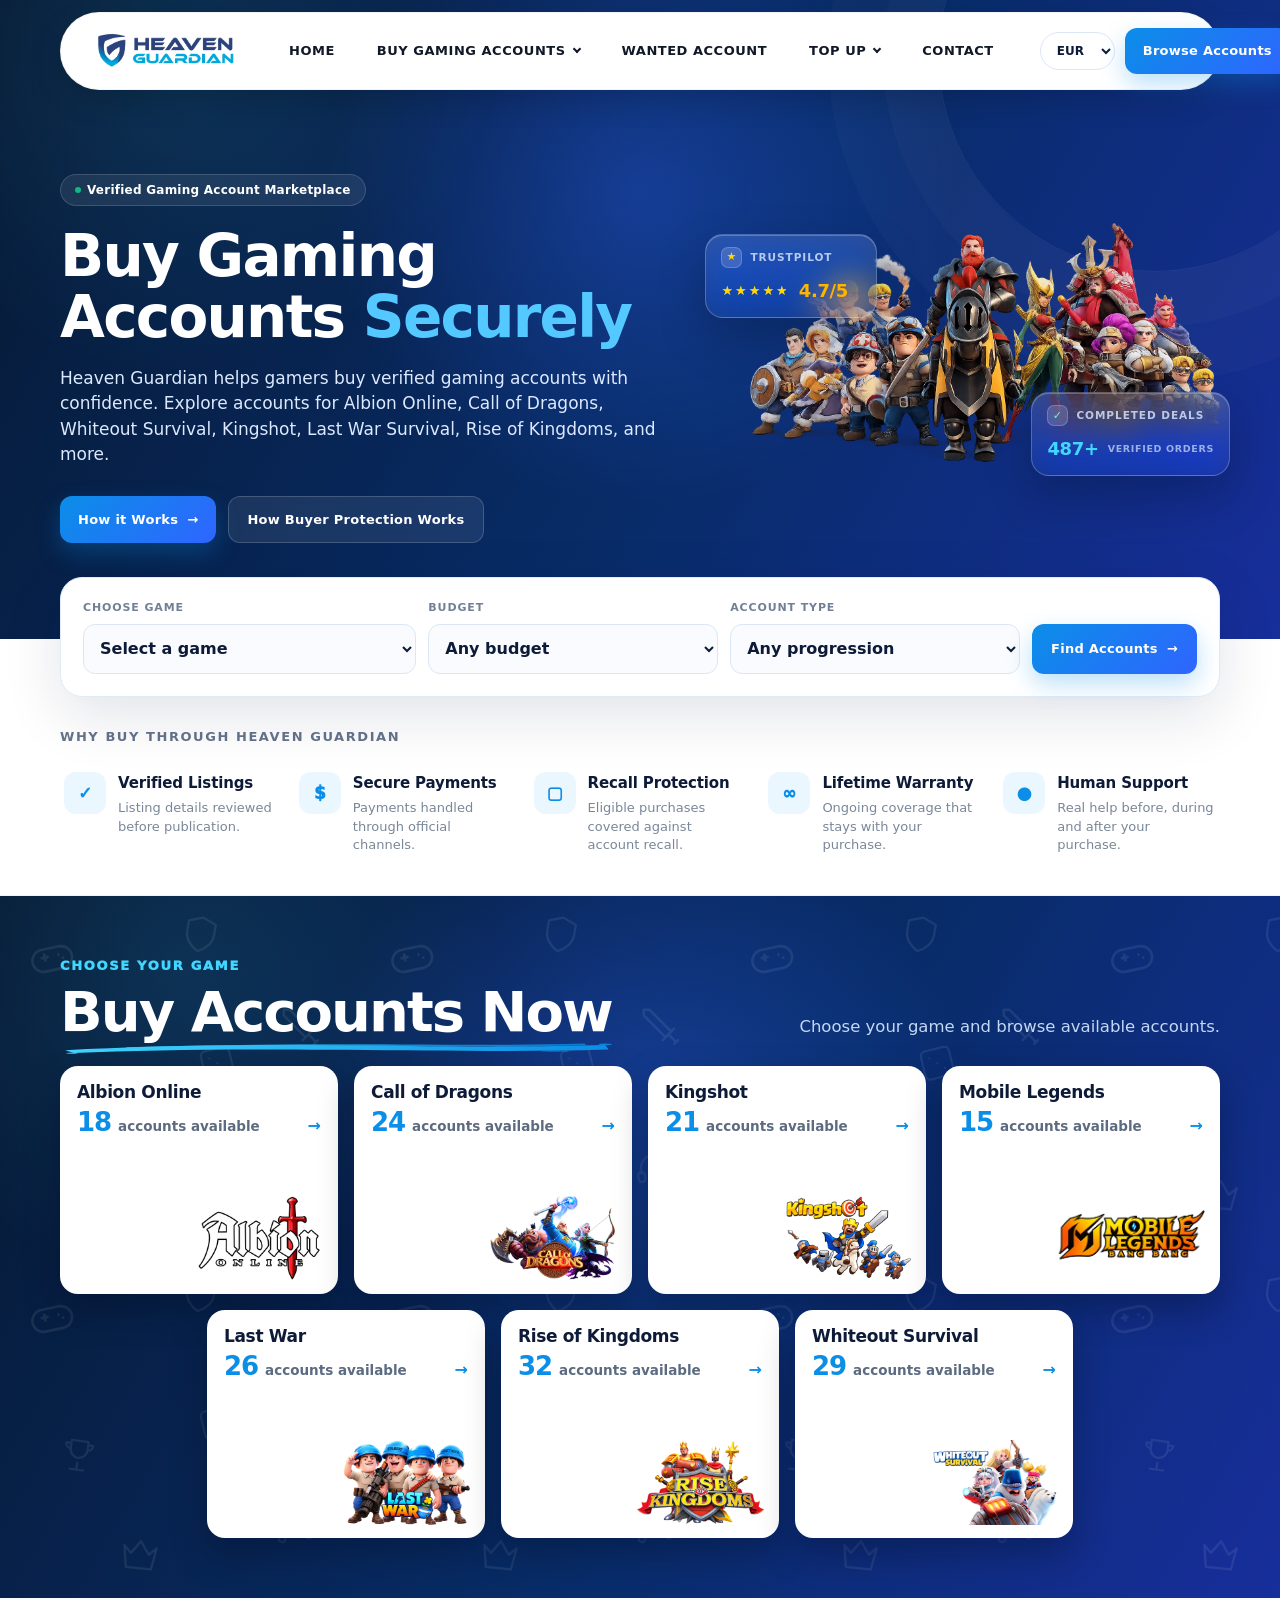
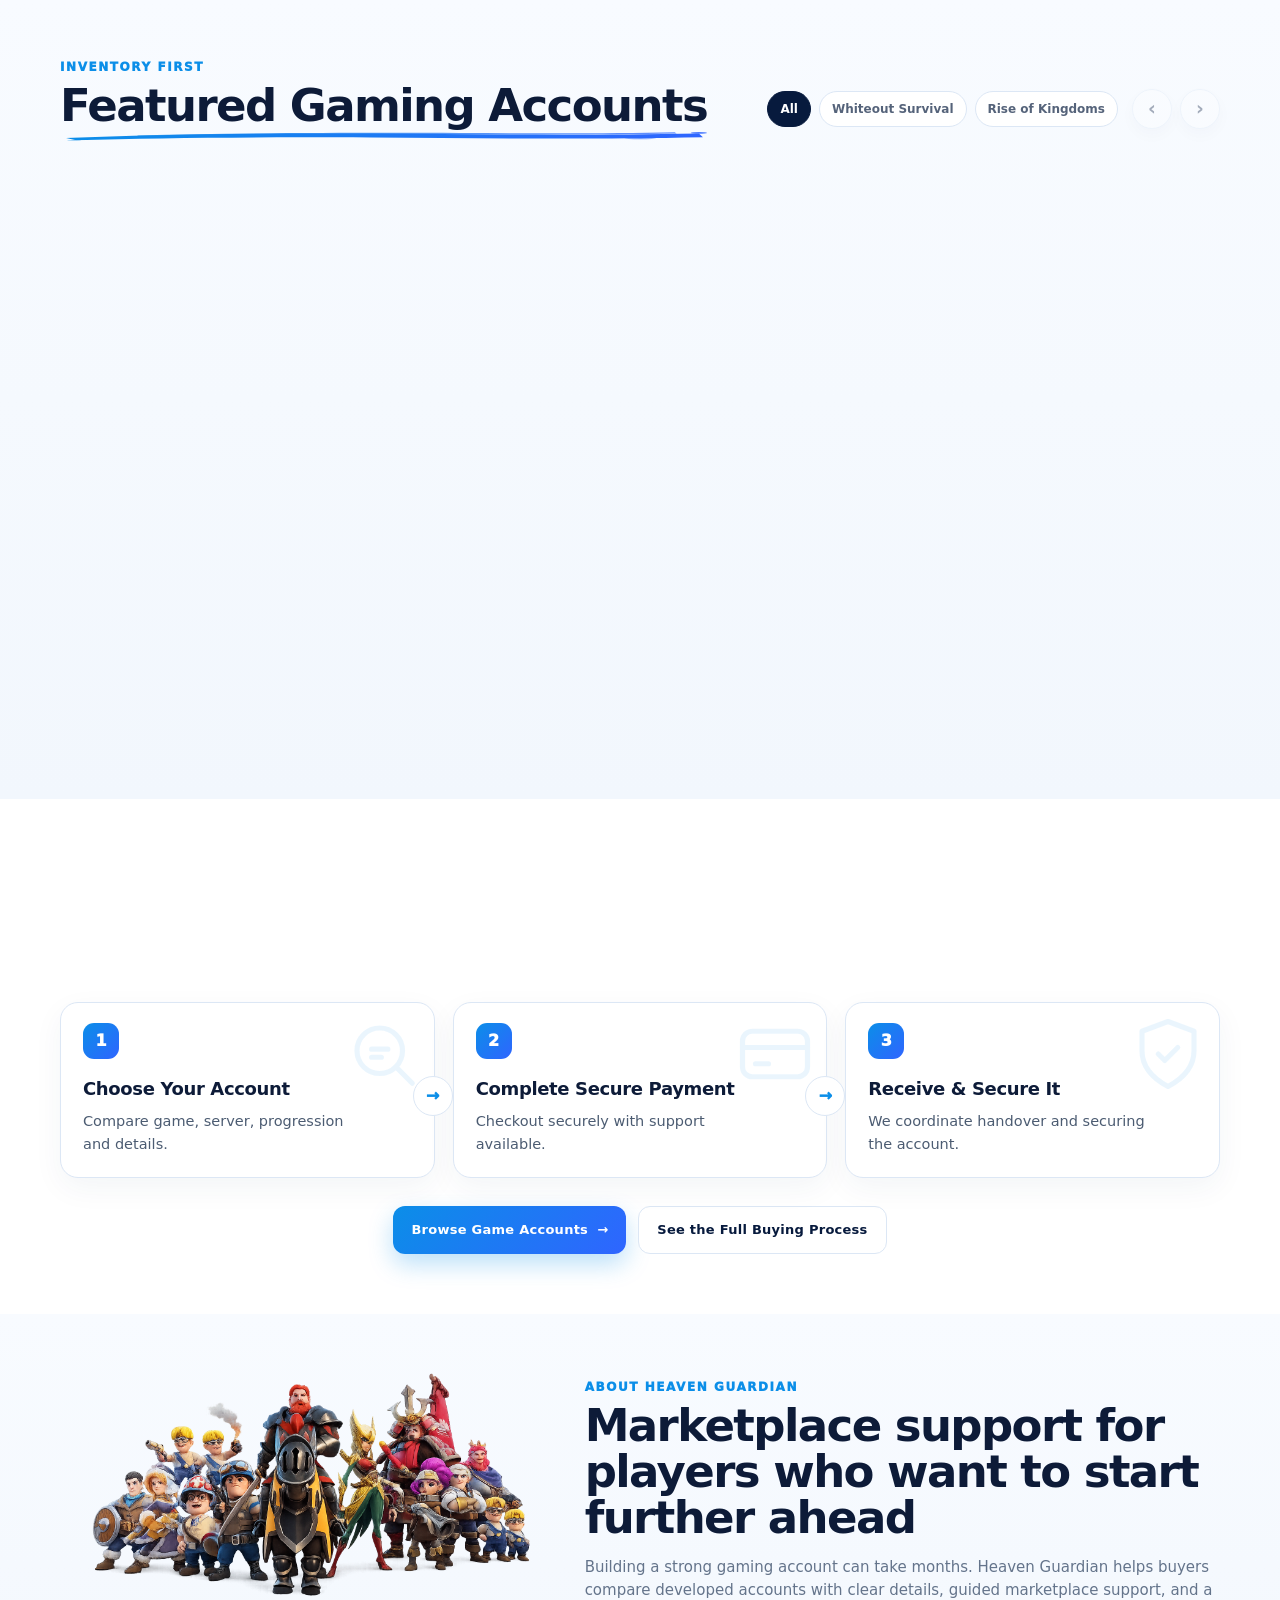
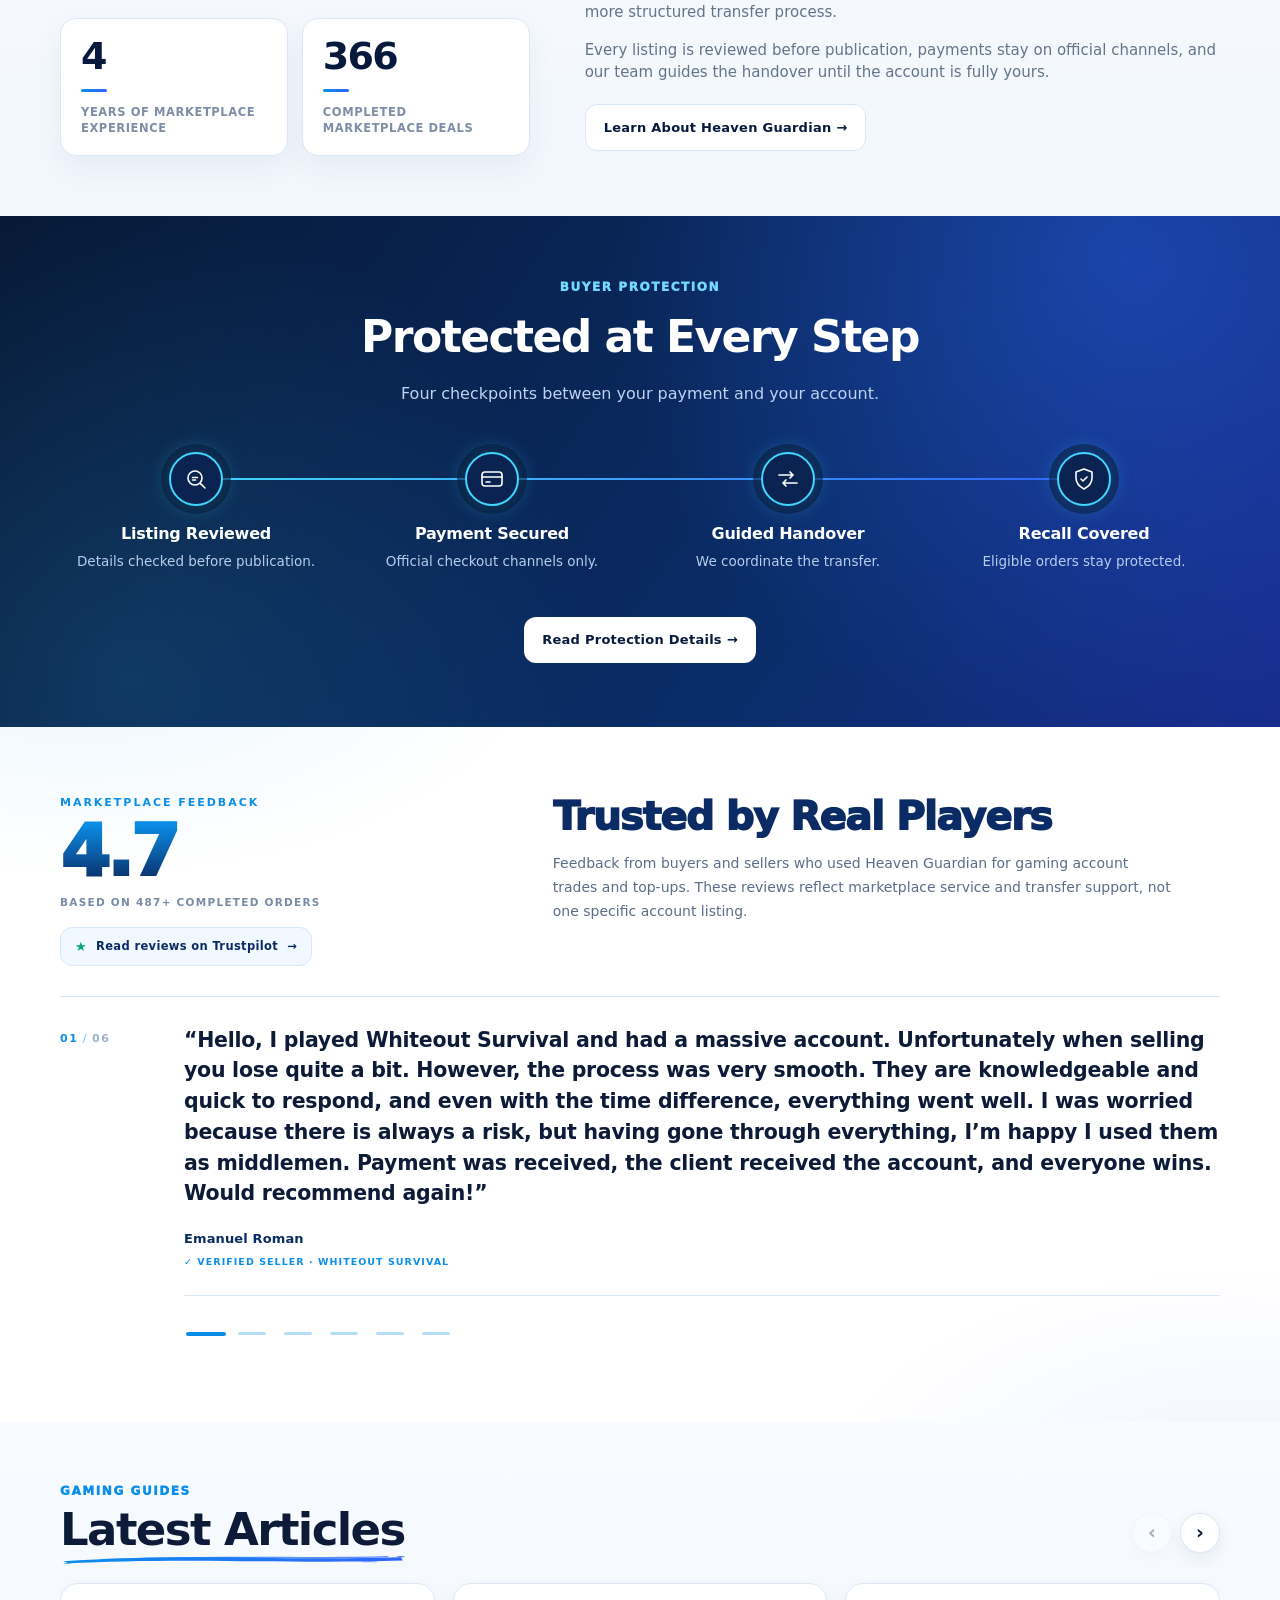
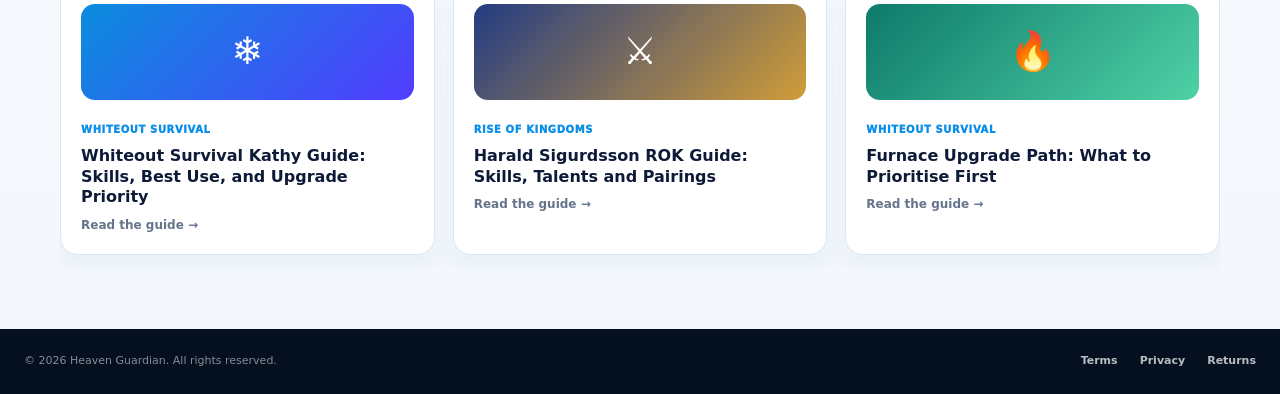
==== commit df6f95c9: "fix header" ====
--- a/index.html
+++ b/index.html
@@ -14,10 +14,10 @@
     <link rel="stylesheet" href="assets/css/pages/home.css" />
     <script src="assets/js/shared/site-init.js"></script>
     <script src="assets/js/pages/home.js" defer></script>
-  
-<link rel="stylesheet" href="assets/css/shared/site-header.css">
-<link rel="stylesheet" href="assets/css/shared/site-footer.css">
-</head>
+
+    <link rel="stylesheet" href="assets/css/shared/site-header.css" />
+    <link rel="stylesheet" href="assets/css/shared/site-footer.css" />
+  </head>
   <body>
     <!-- Icon sprite: the stat rows repeat across every account card, so the
          shapes are defined once and referenced with <use>. -->
@@ -63,49 +63,109 @@
     </svg>
 
     <header class="header" id="siteHeader">
-  <div class="container nav" id="nav">
-    <a class="logo" href="index.html" aria-label="Heaven Guardian homepage">
-      <img src="assets/images/brand/heaven-guardian-logo.webp" alt="Heaven Guardian">
-    </a>
-    <nav class="navlinks" aria-label="Primary navigation">
-      <a href="index.html">HOME</a>
-      <div class="has-menu">
-        <a class="nav-parent" href="index.html#games" aria-haspopup="true">BUY GAMING ACCOUNTS<span class="chev" aria-hidden="true"></span></a>
-        <button type="button" class="mega-toggle" aria-expanded="false" aria-label="Show game account categories"><span class="chev" aria-hidden="true"></span></button>
-        <div class="mega">
-          <a href="pages/albion-online-accounts.html">BUY ALBION ONLINE</a>
-          <a href="https://heaven-guardian.com/call-of-dragons-account-for-sale/">BUY CALL OF DRAGONS</a>
-          <a href="https://heaven-guardian.com/kingshot-account-for-sale/">BUY KINGSHOT</a>
-          <a href="https://heaven-guardian.com/last-war-account-for-sale/">BUY LAST WAR</a>
-          <a href="https://heaven-guardian.com/rok-accounts-for-sale/">BUY RISE OF KINGDOMS</a>
-          <a href="https://heaven-guardian.com/whiteout-survival-accounts/">BUY WHITEOUT SURVIVAL</a>
-          <a href="https://heaven-guardian.com/buy-mobile-legends-account/">BUY MOBILE LEGENDS</a>
+      <div class="container nav" id="nav">
+        <a class="logo" href="index.html" aria-label="Heaven Guardian homepage">
+          <img
+            src="assets/images/brand/heaven-guardian-logo.webp"
+            alt="Heaven Guardian"
+          />
+        </a>
+        <nav class="navlinks" aria-label="Primary navigation">
+          <a href="index.html">HOME</a>
+          <div class="has-menu">
+            <a class="nav-parent" href="index.html#games" aria-haspopup="true"
+              >BUY GAMING ACCOUNTS<span class="chev" aria-hidden="true"></span
+            ></a>
+            <button
+              type="button"
+              class="mega-toggle"
+              aria-expanded="false"
+              aria-label="Show game account categories"
+            >
+              <span class="chev" aria-hidden="true"></span>
+            </button>
+            <div class="mega">
+              <a href="pages/albion-online-accounts.html">BUY ALBION ONLINE</a>
+              <a
+                href="https://heaven-guardian.com/call-of-dragons-account-for-sale/"
+                >BUY CALL OF DRAGONS</a
+              >
+              <a href="https://heaven-guardian.com/kingshot-account-for-sale/"
+                >BUY KINGSHOT</a
+              >
+              <a href="https://heaven-guardian.com/last-war-account-for-sale/"
+                >BUY LAST WAR</a
+              >
+              <a href="https://heaven-guardian.com/rok-accounts-for-sale/"
+                >BUY RISE OF KINGDOMS</a
+              >
+              <a href="https://heaven-guardian.com/whiteout-survival-accounts/"
+                >BUY WHITEOUT SURVIVAL</a
+              >
+              <a href="https://heaven-guardian.com/buy-mobile-legends-account/"
+                >BUY MOBILE LEGENDS</a
+              >
+            </div>
+          </div>
+          <a href="pages/wanted-accounts.html">WANTED ACCOUNT</a>
+          <div class="has-menu">
+            <a
+              class="nav-parent"
+              href="https://heaven-guardian.com/top-up/"
+              aria-haspopup="true"
+              >TOP UP<span class="chev" aria-hidden="true"></span
+            ></a>
+            <button
+              type="button"
+              class="mega-toggle"
+              aria-expanded="false"
+              aria-label="Show top up categories"
+            >
+              <span class="chev" aria-hidden="true"></span>
+            </button>
+            <div class="mega mega-plain">
+              <a href="https://heaven-guardian.com/kingshot-top-up/"
+                >Kingshot Top Up</a
+              >
+              <a href="https://heaven-guardian.com/last-war-top-up/"
+                >Last War Top Up</a
+              >
+              <a href="https://heaven-guardian.com/last-z-top-up/"
+                >Last Z Top Up</a
+              >
+              <a href="https://heaven-guardian.com/rise-of-kingdoms-top-up/"
+                >Rise of Kingdoms Top Up</a
+              >
+              <a href="https://heaven-guardian.com/whiteout-survival-top-up/"
+                >Whiteout Survival Top Up</a
+              >
+            </div>
+          </div>
+          <a href="https://heaven-guardian.com/contact/">CONTACT</a>
+        </nav>
+        <div class="nav-actions">
+          <select class="currency" aria-label="Currency">
+            <option>EUR</option>
+            <option>USD</option>
+          </select>
+          <a
+            class="btn btn-primary track"
+            data-event="header_browse"
+            href="index.html#featured"
+            >Browse Accounts</a
+          >
         </div>
+        <button
+          class="menu-btn"
+          id="menuBtn"
+          aria-expanded="false"
+          aria-controls="nav"
+          aria-label="Open navigation menu"
+        >
+          ☰
+        </button>
       </div>
-      <a href="pages/wanted-accounts.html">WANTED ACCOUNT</a>
-      <div class="has-menu">
-        <a class="nav-parent" href="https://heaven-guardian.com/top-up/" aria-haspopup="true">TOP UP<span class="chev" aria-hidden="true"></span></a>
-        <button type="button" class="mega-toggle" aria-expanded="false" aria-label="Show top up categories"><span class="chev" aria-hidden="true"></span></button>
-        <div class="mega mega-plain">
-          <a href="https://heaven-guardian.com/kingshot-top-up/">Kingshot Top Up</a>
-          <a href="https://heaven-guardian.com/last-war-top-up/">Last War Top Up</a>
-          <a href="https://heaven-guardian.com/last-z-top-up/">Last Z Top Up</a>
-          <a href="https://heaven-guardian.com/rise-of-kingdoms-top-up/">Rise of Kingdoms Top Up</a>
-          <a href="https://heaven-guardian.com/whiteout-survival-top-up/">Whiteout Survival Top Up</a>
-        </div>
-      </div>
-      <a href="https://heaven-guardian.com/contact/">CONTACT</a>
-    </nav>
-    <div class="nav-actions">
-      <select class="currency" aria-label="Currency">
-        <option>EUR</option>
-        <option>USD</option>
-      </select>
-      <a class="btn btn-primary track" data-event="header_browse" href="index.html#featured">Browse Accounts</a>
-    </div>
-    <button class="menu-btn" id="menuBtn" aria-expanded="false" aria-controls="nav" aria-label="Open navigation menu">☰</button>
-  </div>
-</header>
+    </header>
 
     <main>
       <section class="hero" data-reveal-now style="--reveal-dur: 0.7s">
@@ -123,7 +183,11 @@
               Whiteout Survival, Kingshot, Last War Survival, Rise of Kingdoms,
               and more.
             </p>
-            <div class="hero-ctas" data-reveal="up" style="--reveal-delay: 0.34s">
+            <div
+              class="hero-ctas"
+              data-reveal="up"
+              style="--reveal-delay: 0.34s"
+            >
               <a
                 class="btn btn-primary track"
                 data-event="hero_browse"
@@ -312,7 +376,9 @@
               <div class="game-info">
                 <div class="game-name">Albion Online</div>
                 <div class="game-meta">
-                  <span class="game-count"><span data-count-to="18">0</span></span>
+                  <span class="game-count"
+                    ><span data-count-to="18">0</span></span
+                  >
                   <span>accounts available</span>
                   <span class="game-go" aria-hidden="true">→</span>
                 </div>
@@ -333,7 +399,9 @@
               <div class="game-info">
                 <div class="game-name">Call of Dragons</div>
                 <div class="game-meta">
-                  <span class="game-count"><span data-count-to="24">0</span></span>
+                  <span class="game-count"
+                    ><span data-count-to="24">0</span></span
+                  >
                   <span>accounts available</span>
                   <span class="game-go" aria-hidden="true">→</span>
                 </div>
@@ -354,7 +422,9 @@
               <div class="game-info">
                 <div class="game-name">Kingshot</div>
                 <div class="game-meta">
-                  <span class="game-count"><span data-count-to="21">0</span></span>
+                  <span class="game-count"
+                    ><span data-count-to="21">0</span></span
+                  >
                   <span>accounts available</span>
                   <span class="game-go" aria-hidden="true">→</span>
                 </div>
@@ -376,7 +446,9 @@
               <div class="game-info">
                 <div class="game-name">Mobile Legends</div>
                 <div class="game-meta">
-                  <span class="game-count"><span data-count-to="15">0</span></span>
+                  <span class="game-count"
+                    ><span data-count-to="15">0</span></span
+                  >
                   <span>accounts available</span>
                   <span class="game-go" aria-hidden="true">→</span>
                 </div>
@@ -397,7 +469,9 @@
               <div class="game-info">
                 <div class="game-name">Last War</div>
                 <div class="game-meta">
-                  <span class="game-count"><span data-count-to="27">0</span></span>
+                  <span class="game-count"
+                    ><span data-count-to="27">0</span></span
+                  >
                   <span>accounts available</span>
                   <span class="game-go" aria-hidden="true">→</span>
                 </div>
@@ -418,7 +492,9 @@
               <div class="game-info">
                 <div class="game-name">Rise of Kingdoms</div>
                 <div class="game-meta">
-                  <span class="game-count"><span data-count-to="34">0</span></span>
+                  <span class="game-count"
+                    ><span data-count-to="34">0</span></span
+                  >
                   <span>accounts available</span>
                   <span class="game-go" aria-hidden="true">→</span>
                 </div>
@@ -439,7 +515,9 @@
               <div class="game-info">
                 <div class="game-name">Whiteout Survival</div>
                 <div class="game-meta">
-                  <span class="game-count"><span data-count-to="32">0</span></span>
+                  <span class="game-count"
+                    ><span data-count-to="32">0</span></span
+                  >
                   <span>accounts available</span>
                   <span class="game-go" aria-hidden="true">→</span>
                 </div>
@@ -457,7 +535,10 @@
               <h2 class="brush">Featured Gaming Accounts</h2>
             </div>
             <div class="head-actions">
-              <div class="product-toolbar" aria-label="Filter featured products">
+              <div
+                class="product-toolbar"
+                aria-label="Filter featured products"
+              >
                 <button type="button" class="pill active" data-filter="all">
                   All
                 </button>
@@ -505,7 +586,9 @@
                     <span class="badge-soft badge-region">S19xx</span>
                     <span class="badge-soft badge-hot">HOT OFFER</span>
                   </span>
-                  <span class="badge-soft badge-verified">&#10003; Verified</span>
+                  <span class="badge-soft badge-verified"
+                    >&#10003; Verified</span
+                  >
                 </div>
                 <div class="avatar">
                   <img
@@ -515,7 +598,8 @@
                   />
                 </div>
                 <div class="media-meta">
-                  <b>700M+ Power</b><span>Whiteout Survival &middot; Furnace 10</span>
+                  <b>700M+ Power</b
+                  ><span>Whiteout Survival &middot; Furnace 10</span>
                 </div>
               </div>
               <div class="product-body">
@@ -525,25 +609,29 @@
                 <div class="stats">
                   <div class="stat">
                     <b
-                      ><i class="stat-ico"><svg><use href="#ico-power" /></svg></i
+                      ><i class="stat-ico"
+                        ><svg><use href="#ico-power" /></svg></i
                       >700M+</b
                     ><span>Power</span>
                   </div>
                   <div class="stat">
                     <b
-                      ><i class="stat-ico"><svg><use href="#ico-vip" /></svg></i
+                      ><i class="stat-ico"
+                        ><svg><use href="#ico-vip" /></svg></i
                       >VIP 12</b
                     ><span>VIP Level</span>
                   </div>
                   <div class="stat">
                     <b
-                      ><i class="stat-ico"><svg><use href="#ico-troop" /></svg></i
+                      ><i class="stat-ico"
+                        ><svg><use href="#ico-troop" /></svg></i
                       >T11</b
                     ><span>Troop Tier</span>
                   </div>
                   <div class="stat">
                     <b
-                      ><i class="stat-ico"><svg><use href="#ico-gem" /></svg></i
+                      ><i class="stat-ico"
+                        ><svg><use href="#ico-gem" /></svg></i
                       >739K</b
                     ><span>Gems</span>
                   </div>
@@ -581,7 +669,8 @@
                   >
                 </div>
                 <div class="warranty">
-                  <i>&#10003;</i> Eligible recall protection &middot; Terms apply
+                  <i>&#10003;</i> Eligible recall protection &middot; Terms
+                  apply
                 </div>
               </div>
             </article>
@@ -592,7 +681,9 @@
                     <span class="badge-soft badge-region">75M</span>
                     <span class="badge-soft badge-hot">POPULAR</span>
                   </span>
-                  <span class="badge-soft badge-verified">&#10003; Verified</span>
+                  <span class="badge-soft badge-verified"
+                    >&#10003; Verified</span
+                  >
                 </div>
                 <div class="avatar">
                   <img
@@ -612,25 +703,29 @@
                 <div class="stats">
                   <div class="stat">
                     <b
-                      ><i class="stat-ico"><svg><use href="#ico-power" /></svg></i
+                      ><i class="stat-ico"
+                        ><svg><use href="#ico-power" /></svg></i
                       >75M</b
                     ><span>Power</span>
                   </div>
                   <div class="stat">
                     <b
-                      ><i class="stat-ico"><svg><use href="#ico-vip" /></svg></i
+                      ><i class="stat-ico"
+                        ><svg><use href="#ico-vip" /></svg></i
                       >SVIP</b
                     ><span>VIP Level</span>
                   </div>
                   <div class="stat">
                     <b
-                      ><i class="stat-ico"><svg><use href="#ico-troop" /></svg></i
+                      ><i class="stat-ico"
+                        ><svg><use href="#ico-troop" /></svg></i
                       >42</b
                     ><span>Legendary Max</span>
                   </div>
                   <div class="stat">
                     <b
-                      ><i class="stat-ico"><svg><use href="#ico-gem" /></svg></i
+                      ><i class="stat-ico"
+                        ><svg><use href="#ico-gem" /></svg></i
                       >46</b
                     ><span>Legendary Gears</span>
                   </div>
@@ -668,7 +763,8 @@
                   >
                 </div>
                 <div class="warranty">
-                  <i>&#10003;</i> Eligible recall protection &middot; Terms apply
+                  <i>&#10003;</i> Eligible recall protection &middot; Terms
+                  apply
                 </div>
               </div>
             </article>
@@ -678,7 +774,9 @@
                   <span class="badge-group">
                     <span class="badge-soft badge-region">118M</span>
                   </span>
-                  <span class="badge-soft badge-verified">&#10003; Verified</span>
+                  <span class="badge-soft badge-verified"
+                    >&#10003; Verified</span
+                  >
                 </div>
                 <div class="avatar">
                   <img
@@ -698,25 +796,29 @@
                 <div class="stats">
                   <div class="stat">
                     <b
-                      ><i class="stat-ico"><svg><use href="#ico-power" /></svg></i
+                      ><i class="stat-ico"
+                        ><svg><use href="#ico-power" /></svg></i
                       >118M</b
                     ><span>Power</span>
                   </div>
                   <div class="stat">
                     <b
-                      ><i class="stat-ico"><svg><use href="#ico-vip" /></svg></i
+                      ><i class="stat-ico"
+                        ><svg><use href="#ico-vip" /></svg></i
                       >VIP 19</b
                     ><span>VIP Level</span>
                   </div>
                   <div class="stat">
                     <b
-                      ><i class="stat-ico"><svg><use href="#ico-troop" /></svg></i
+                      ><i class="stat-ico"
+                        ><svg><use href="#ico-troop" /></svg></i
                       >39</b
                     ><span>Legendary Max</span>
                   </div>
                   <div class="stat">
                     <b
-                      ><i class="stat-ico"><svg><use href="#ico-gem" /></svg></i
+                      ><i class="stat-ico"
+                        ><svg><use href="#ico-gem" /></svg></i
                       >50</b
                     ><span>Legendary Gears</span>
                   </div>
@@ -754,7 +856,8 @@
                   >
                 </div>
                 <div class="warranty">
-                  <i>&#10003;</i> Eligible recall protection &middot; Terms apply
+                  <i>&#10003;</i> Eligible recall protection &middot; Terms
+                  apply
                 </div>
               </div>
             </article>
@@ -879,7 +982,10 @@
             <p>Four checkpoints between your payment and your account.</p>
           </div>
           <ol class="timeline" id="protectionTimeline">
-            <li class="tl-item" style="--i: 0; --step-icon: var(--icon-compare)">
+            <li
+              class="tl-item"
+              style="--i: 0; --step-icon: var(--icon-compare)"
+            >
               <div class="tl-dot"><i aria-hidden="true"></i></div>
               <strong>Listing Reviewed</strong>
               <span>Details checked before publication.</span>
@@ -921,62 +1027,171 @@
               <div class="rc-eyebrow">Marketplace feedback</div>
               <strong>4.7</strong>
               <span>Based on 487+ completed orders</span>
-              <a class="rc-tp" href="https://www.trustpilot.com/review/heaven-guardian.com" target="_blank" rel="noopener">
+              <a
+                class="rc-tp"
+                href="https://www.trustpilot.com/review/heaven-guardian.com"
+                target="_blank"
+                rel="noopener"
+              >
                 <b>★</b> Read reviews on Trustpilot <i>→</i>
               </a>
             </div>
             <div class="rc-head" data-reveal="right">
               <h2>Trusted by Real Players</h2>
               <p>
-                Feedback from buyers and sellers who used Heaven Guardian for gaming account trades and top-ups.
-                These reviews reflect marketplace service and transfer support, not one specific account listing.
+                Feedback from buyers and sellers who used Heaven Guardian for
+                gaming account trades and top-ups. These reviews reflect
+                marketplace service and transfer support, not one specific
+                account listing.
               </p>
             </div>
           </div>
 
           <div class="rc-shell" data-reveal="up">
-            <div class="rc-index"><b data-rc-current>01</b><i>/</i><span data-rc-total>06</span></div>
+            <div class="rc-index">
+              <b data-rc-current>01</b><i>/</i><span data-rc-total>06</span>
+            </div>
             <div class="rc-stage">
               <blockquote class="rc-quote is-active">
-                <p>“Hello, I played Whiteout Survival and had a massive account. Unfortunately when selling you lose quite a bit. However, the process was very smooth. They are knowledgeable and quick to respond, and even with the time difference, everything went well. I was worried because there is always a risk, but having gone through everything, I’m happy I used them as middlemen. Payment was received, the client received the account, and everyone wins. Would recommend again!”</p>
-                <footer><strong>Emanuel Roman</strong><span>✓ Verified Seller · Whiteout Survival</span></footer>
+                <p>
+                  “Hello, I played Whiteout Survival and had a massive account.
+                  Unfortunately when selling you lose quite a bit. However, the
+                  process was very smooth. They are knowledgeable and quick to
+                  respond, and even with the time difference, everything went
+                  well. I was worried because there is always a risk, but having
+                  gone through everything, I’m happy I used them as middlemen.
+                  Payment was received, the client received the account, and
+                  everyone wins. Would recommend again!”
+                </p>
+                <footer>
+                  <strong>Emanuel Roman</strong
+                  ><span>✓ Verified Seller · Whiteout Survival</span>
+                </footer>
               </blockquote>
 
               <blockquote class="rc-quote">
-                <p>“I’ve been going back and forth with Kingshot customer support for months trying to unbind my account and the headache was real, especially since some of the purchases were made through third party services. A friend recommended Heaven Guardian and I’m glad I reached out. The whole process was handled smoothly from start to finish and even a complicated case like mine was resolved with patience and clear communication. Genuinely one of the better middleman services out there.”</p>
-                <footer><strong>Desto Fresco</strong><span>✓ Verified Seller · Kingshot</span></footer>
+                <p>
+                  “I’ve been going back and forth with Kingshot customer support
+                  for months trying to unbind my account and the headache was
+                  real, especially since some of the purchases were made through
+                  third party services. A friend recommended Heaven Guardian and
+                  I’m glad I reached out. The whole process was handled smoothly
+                  from start to finish and even a complicated case like mine was
+                  resolved with patience and clear communication. Genuinely one
+                  of the better middleman services out there.”
+                </p>
+                <footer>
+                  <strong>Desto Fresco</strong
+                  ><span>✓ Verified Seller · Kingshot</span>
+                </footer>
               </blockquote>
 
               <blockquote class="rc-quote">
-                <p>“Heaven Guardian was able to quickly find a buyer for my account and helped me through the account transfer process. Everything was smooth, safe, and well organized. Would definitely recommend. Thank you so much.”</p>
-                <footer><strong>Solari Solvane</strong><span>✓ Verified Seller · Marketplace</span></footer>
+                <p>
+                  “Heaven Guardian was able to quickly find a buyer for my
+                  account and helped me through the account transfer process.
+                  Everything was smooth, safe, and well organized. Would
+                  definitely recommend. Thank you so much.”
+                </p>
+                <footer>
+                  <strong>Solari Solvane</strong
+                  ><span>✓ Verified Seller · Marketplace</span>
+                </footer>
               </blockquote>
 
               <blockquote class="rc-quote">
-                <p>“5-star experience! My account unbinding request was handled very fast. The staff guided me step by step and made everything easy. Thank you for the great service!”</p>
-                <footer><strong>Quill Ateara</strong><span>✓ Verified Seller · Kingshot</span></footer>
+                <p>
+                  “5-star experience! My account unbinding request was handled
+                  very fast. The staff guided me step by step and made
+                  everything easy. Thank you for the great service!”
+                </p>
+                <footer>
+                  <strong>Quill Ateara</strong
+                  ><span>✓ Verified Seller · Kingshot</span>
+                </footer>
               </blockquote>
 
               <blockquote class="rc-quote">
-                <p>“The whole team is extremely professional, patient, and helpful. They’ve tried their best to protect both buyer and seller throughout the process.”</p>
-                <footer><strong>Joe</strong><span>✓ Verified Buyer · Marketplace</span></footer>
+                <p>
+                  “The whole team is extremely professional, patient, and
+                  helpful. They’ve tried their best to protect both buyer and
+                  seller throughout the process.”
+                </p>
+                <footer>
+                  <strong>Joe</strong
+                  ><span>✓ Verified Buyer · Marketplace</span>
+                </footer>
               </blockquote>
 
               <blockquote class="rc-quote">
-                <p>“Very serious and helpful. They guided me step by step and provided help anytime needed. Top service.”</p>
-                <footer><strong>Narcis Leț</strong><span>✓ Verified Buyer · Marketplace</span></footer>
+                <p>
+                  “Very serious and helpful. They guided me step by step and
+                  provided help anytime needed. Top service.”
+                </p>
+                <footer>
+                  <strong>Narcis Leț</strong
+                  ><span>✓ Verified Buyer · Marketplace</span>
+                </footer>
               </blockquote>
             </div>
           </div>
 
           <div class="rc-nav" data-reveal="up">
             <div class="rc-dots" role="tablist" aria-label="Choose a review">
-              <button class="rc-dot is-active" type="button" role="tab" aria-selected="true" aria-label="Review 1"><i></i></button>
-              <button class="rc-dot" type="button" role="tab" aria-selected="false" aria-label="Review 2"><i></i></button>
-              <button class="rc-dot" type="button" role="tab" aria-selected="false" aria-label="Review 3"><i></i></button>
-              <button class="rc-dot" type="button" role="tab" aria-selected="false" aria-label="Review 4"><i></i></button>
-              <button class="rc-dot" type="button" role="tab" aria-selected="false" aria-label="Review 5"><i></i></button>
-              <button class="rc-dot" type="button" role="tab" aria-selected="false" aria-label="Review 6"><i></i></button>
+              <button
+                class="rc-dot is-active"
+                type="button"
+                role="tab"
+                aria-selected="true"
+                aria-label="Review 1"
+              >
+                <i></i>
+              </button>
+              <button
+                class="rc-dot"
+                type="button"
+                role="tab"
+                aria-selected="false"
+                aria-label="Review 2"
+              >
+                <i></i>
+              </button>
+              <button
+                class="rc-dot"
+                type="button"
+                role="tab"
+                aria-selected="false"
+                aria-label="Review 3"
+              >
+                <i></i>
+              </button>
+              <button
+                class="rc-dot"
+                type="button"
+                role="tab"
+                aria-selected="false"
+                aria-label="Review 4"
+              >
+                <i></i>
+              </button>
+              <button
+                class="rc-dot"
+                type="button"
+                role="tab"
+                aria-selected="false"
+                aria-label="Review 5"
+              >
+                <i></i>
+              </button>
+              <button
+                class="rc-dot"
+                type="button"
+                role="tab"
+                aria-selected="false"
+                aria-label="Review 6"
+              >
+                <i></i>
+              </button>
             </div>
           </div>
         </div>
@@ -1139,16 +1354,16 @@
     </div>
 
     <footer class="site-footer">
-  <div class="container">
-    <div class="site-footer-bottom">
-      <span>&copy; 2026 Heaven Guardian. All rights reserved.</span>
-      <div class="site-footer-legal">
-        <a href="pages/legal/terms-and-conditions.html">Terms</a>
-        <a href="pages/legal/privacy-policy.html">Privacy</a>
-        <a href="pages/legal/return-policy.html">Returns</a>
+      <div class="container">
+        <div class="site-footer-bottom">
+          <span>&copy; 2026 Heaven Guardian. All rights reserved.</span>
+          <div class="site-footer-legal">
+            <a href="pages/legal/terms-and-conditions.html">Terms</a>
+            <a href="pages/legal/privacy-policy.html">Privacy</a>
+            <a href="pages/legal/return-policy.html">Returns</a>
+          </div>
+        </div>
       </div>
-    </div>
-  </div>
-</footer>
+    </footer>
   </body>
 </html>
--- a/assets/css/shared/site-header.css
+++ b/assets/css/shared/site-header.css
@@ -200,6 +200,8 @@
   letter-spacing: 0.02em;
   cursor: pointer;
   transition: 0.2s ease;
+  white-space: nowrap;
+  flex-shrink: 0;
 }
 .header .btn:hover {
   transform: translateY(-1px);
